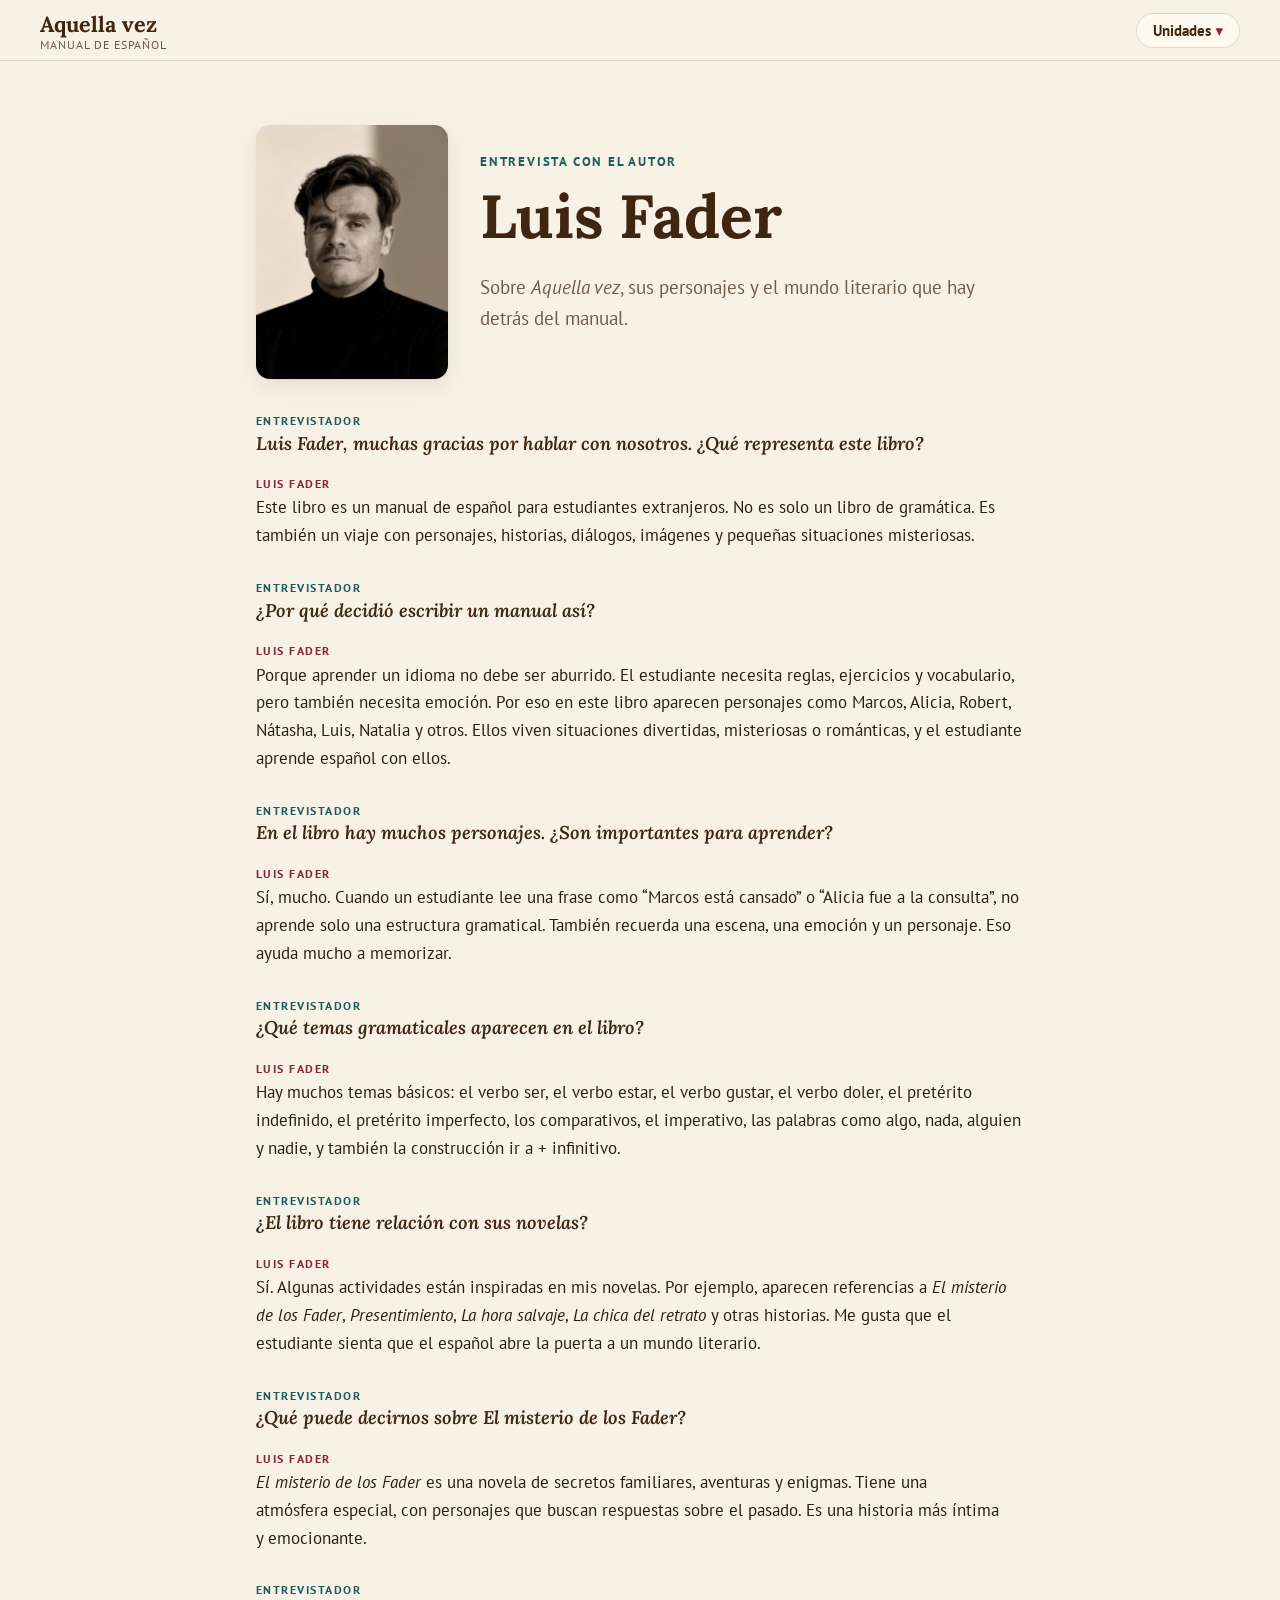
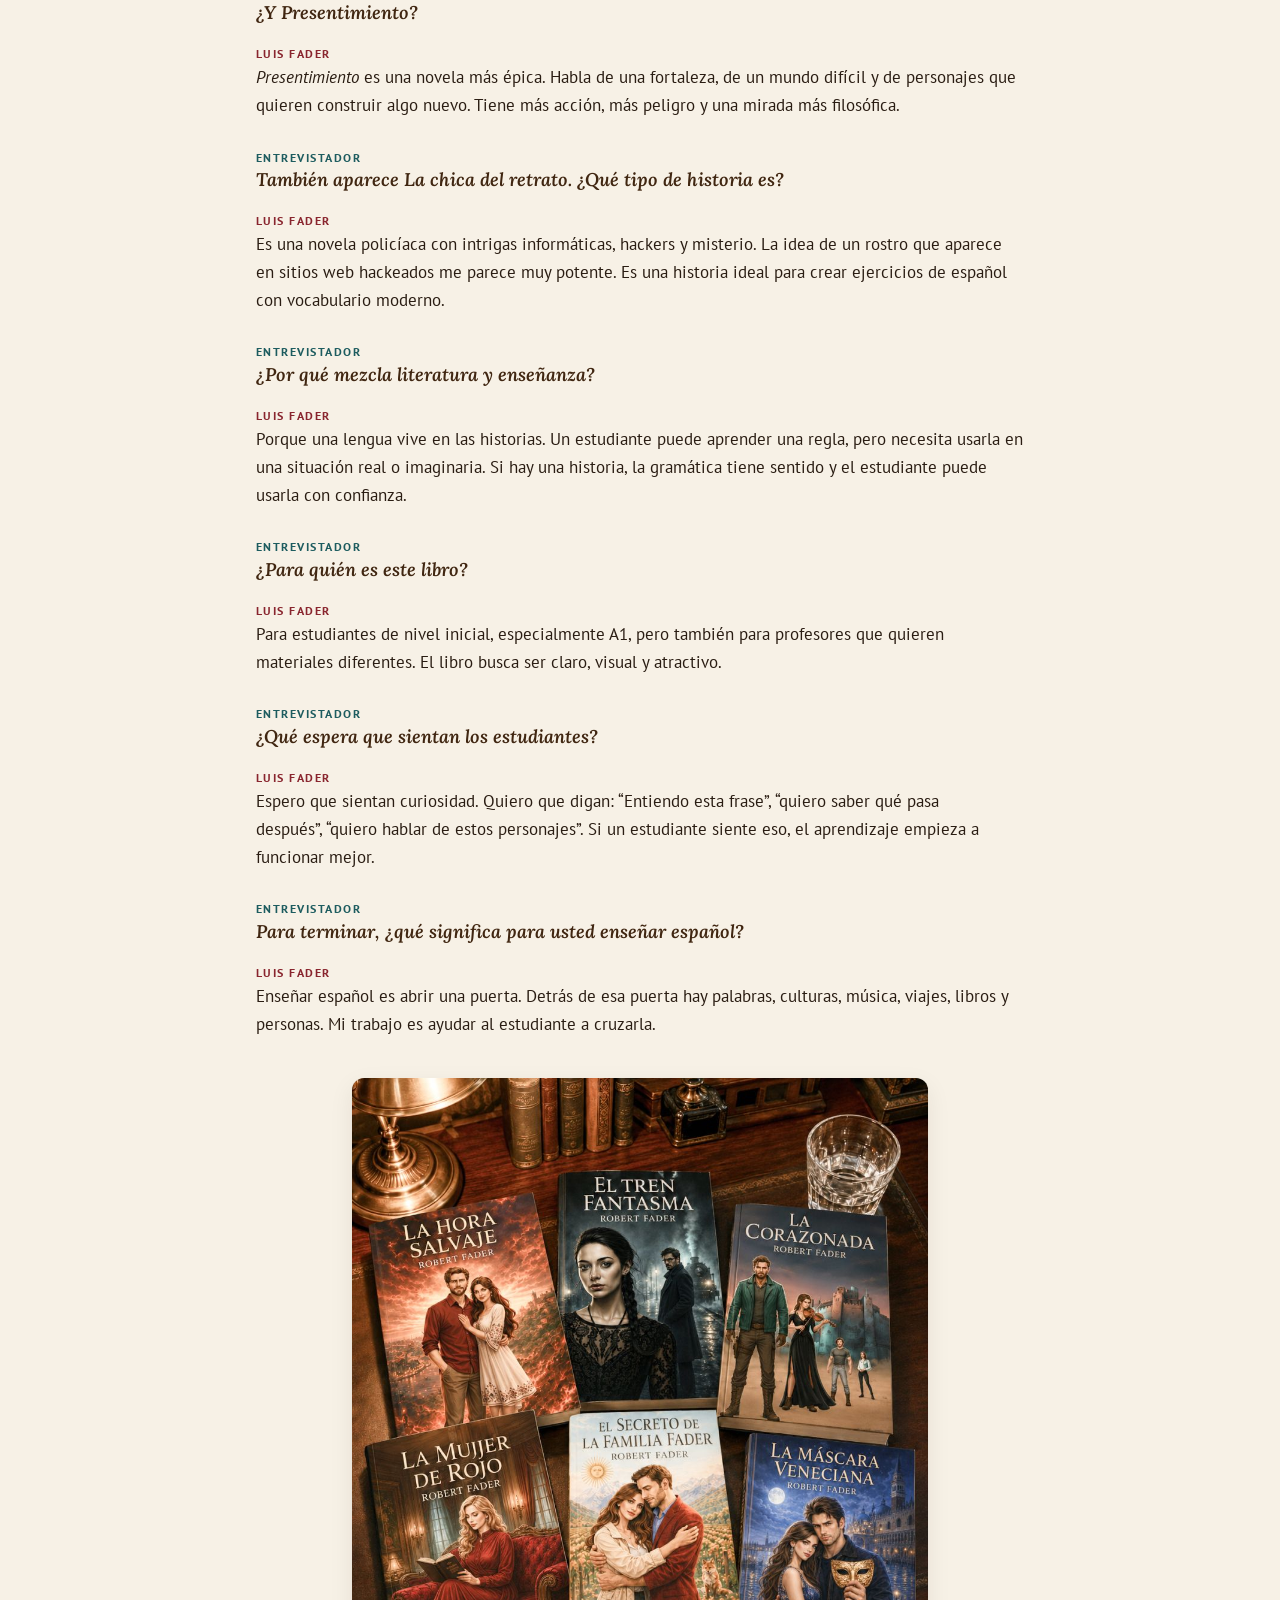
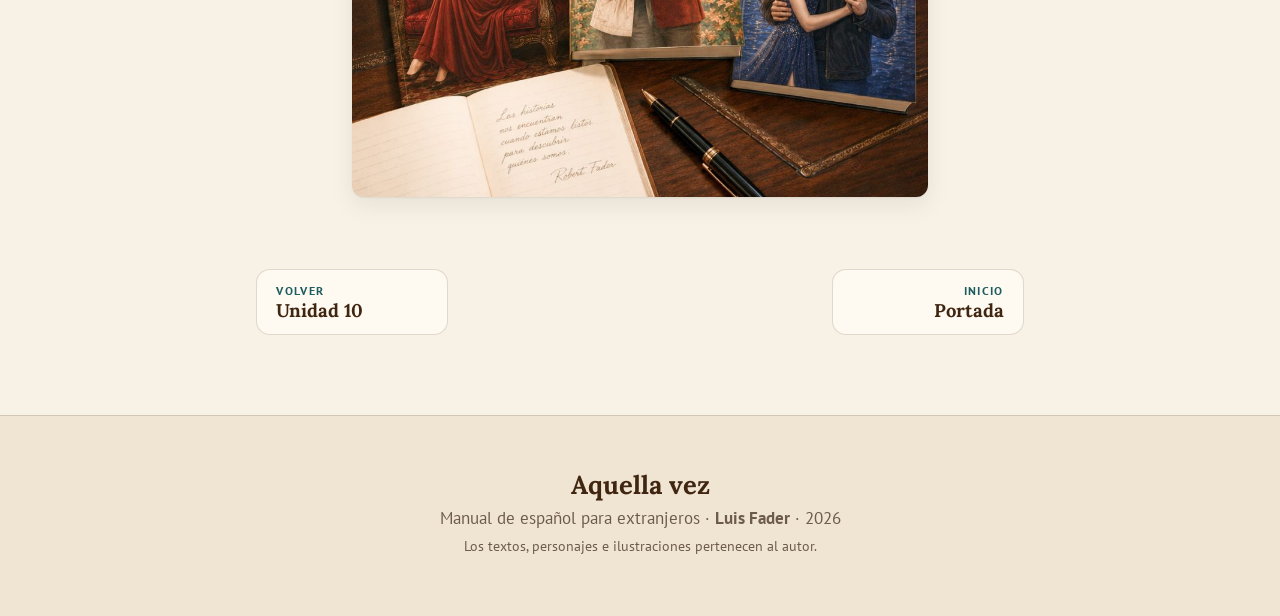
==== entrevista.html @ 9524ca42 "Sitio web del manual Aquella vez Portada, prólogo, 10 unidades con sus secciones, ejercicios interac" ====
<!doctype html>
<html lang="es">
<head>
<meta charset="utf-8">
<meta name="viewport" content="width=device-width, initial-scale=1">
<title>Entrevista con Luis Fader · Aquella vez</title>
<meta name="description" content="Entrevista con Luis Fader, autor del manual de español Aquella vez.">
<link rel="icon" href="img/favicon.png">
<link rel="preconnect" href="https://fonts.googleapis.com">
<link rel="preconnect" href="https://fonts.gstatic.com" crossorigin>
<link href="https://fonts.googleapis.com/css2?family=Lora:ital,wght@0,500;0,600;0,700;1,500&family=PT+Sans:ital,wght@0,400;0,700;1,400&display=swap" rel="stylesheet">
<link rel="stylesheet" href="assets/style.css">
<meta property="og:title" content="Entrevista con Luis Fader · Aquella vez">
<meta property="og:description" content="Entrevista con Luis Fader, autor del manual de español Aquella vez.">
<meta property="og:image" content="img/651-12.jpg">
</head>
<body class="interview">
<a class="skip" href="#main">Saltar al contenido</a>
<header class="topbar">
  <a class="brand" href="index.html"><span class="brand-mark">Aquella vez</span><span class="brand-sub">Manual de español</span></a>
  <button class="menu-btn" type="button" aria-expanded="false" aria-controls="menu">Unidades</button>
  <nav id="menu" class="menu" aria-label="Unidades">
    <ol><li><a href="unidad-1.html"><b>1</b><span>Saludos, profesiones y números</span></a></li><li><a href="unidad-2.html"><b>2</b><span>La familia, la casa y la hora</span></a></li><li><a href="unidad-3.html"><b>3</b><span>La rutina diaria</span></a></li><li><a href="unidad-4.html"><b>4</b><span>La ciudad y la casa</span></a></li><li><a href="unidad-5.html"><b>5</b><span>Gustos y comida</span></a></li><li><a href="unidad-6.html"><b>6</b><span>Acciones en curso y descripciones</span></a></li><li><a href="unidad-7.html"><b>7</b><span>El pasado: ¿qué hiciste?</span></a></li><li><a href="unidad-8.html"><b>8</b><span>Recuerdos, salud y planes</span></a></li><li><a href="unidad-9.html"><b>9</b><span>Órdenes, comparaciones y misterios</span></a></li><li><a href="unidad-10.html"><b>10</b><span>Biografías, estados y despedida</span></a></li></ol>
    <a class="menu-extra" href="entrevista.html">Entrevista con el autor</a>
  </nav>
</header>
<main id="main" class="interview-main">
<header class="iv-head">
  <figure><img src="img/639-800.jpg" width="833" height="1100" alt="Retrato de Luis Fader"></figure>
  <div><p class="eyebrow">Entrevista con el autor</p><h1>Luis Fader</h1><p class="lede">Sobre <em>Aquella vez</em>, sus personajes y el mundo literario que hay detrás del manual.</p></div>
</header>
<article class="iv"><p class="q"><span class="who">Entrevistador</span>Luis Fader, muchas gracias por hablar con nosotros. ¿Qué representa este libro?</p><p class="a"><span class="who">Luis Fader</span>Este libro es un manual de español para estudiantes extranjeros. No es solo un libro de gramática. Es también un viaje con personajes, historias, diálogos, imágenes y pequeñas situaciones misteriosas.</p><p class="q"><span class="who">Entrevistador</span>¿Por qué decidió escribir un manual así?</p><p class="a"><span class="who">Luis Fader</span>Porque aprender un idioma no debe ser aburrido. El estudiante necesita reglas, ejercicios y vocabulario, pero también necesita emoción. Por eso en este libro aparecen personajes como Marcos, Alicia, Robert, Nátasha, Luis, Natalia y otros. Ellos viven situaciones divertidas, misteriosas o románticas, y el estudiante aprende español con ellos.</p><p class="q"><span class="who">Entrevistador</span>En el libro hay muchos personajes. ¿Son importantes para aprender?</p><p class="a"><span class="who">Luis Fader</span>Sí, mucho. Cuando un estudiante lee una frase como “Marcos está cansado” o “Alicia fue a la consulta”, no aprende solo una estructura gramatical. También recuerda una escena, una emoción y un personaje. Eso ayuda mucho a memorizar.</p><p class="q"><span class="who">Entrevistador</span>¿Qué temas gramaticales aparecen en el libro?</p><p class="a"><span class="who">Luis Fader</span>Hay muchos temas básicos: el verbo ser, el verbo estar, el verbo gustar, el verbo doler, el pretérito indefinido, el pretérito imperfecto, los comparativos, el imperativo, las palabras como algo, nada, alguien y nadie, y también la construcción ir a + infinitivo.</p><p class="q"><span class="who">Entrevistador</span>¿El libro tiene relación con sus novelas?</p><p class="a"><span class="who">Luis Fader</span>Sí. Algunas actividades están inspiradas en mis novelas. Por ejemplo, aparecen referencias a <em>El misterio de los Fader</em>, <em>Presentimiento</em>, <em>La hora salvaje</em>, <em>La chica del retrato</em> y otras historias. Me gusta que el estudiante sienta que el español abre la puerta a un mundo literario.</p><p class="q"><span class="who">Entrevistador</span>¿Qué puede decirnos sobre <em>El misterio de los Fader</em>?</p><p class="a"><span class="who">Luis Fader</span><em>El misterio de los Fader</em> es una novela de secretos familiares, aventuras y enigmas. Tiene una atmósfera especial, con personajes que buscan respuestas sobre el pasado. Es una historia más íntima y emocionante.</p><p class="q"><span class="who">Entrevistador</span>¿Y <em>Presentimiento</em>?</p><p class="a"><span class="who">Luis Fader</span><em>Presentimiento</em> es una novela más épica. Habla de una fortaleza, de un mundo difícil y de personajes que quieren construir algo nuevo. Tiene más acción, más peligro y una mirada más filosófica.</p><p class="q"><span class="who">Entrevistador</span>También aparece <em>La chica del retrato</em>. ¿Qué tipo de historia es?</p><p class="a"><span class="who">Luis Fader</span>Es una novela policíaca con intrigas informáticas, hackers y misterio. La idea de un rostro que aparece en sitios web hackeados me parece muy potente. Es una historia ideal para crear ejercicios de español con vocabulario moderno.</p><p class="q"><span class="who">Entrevistador</span>¿Por qué mezcla literatura y enseñanza?</p><p class="a"><span class="who">Luis Fader</span>Porque una lengua vive en las historias. Un estudiante puede aprender una regla, pero necesita usarla en una situación real o imaginaria. Si hay una historia, la gramática tiene sentido y el estudiante puede usarla con confianza.</p><p class="q"><span class="who">Entrevistador</span>¿Para quién es este libro?</p><p class="a"><span class="who">Luis Fader</span>Para estudiantes de nivel inicial, especialmente A1, pero también para profesores que quieren materiales diferentes. El libro busca ser claro, visual y atractivo.</p><p class="q"><span class="who">Entrevistador</span>¿Qué espera que sientan los estudiantes?</p><p class="a"><span class="who">Luis Fader</span>Espero que sientan curiosidad. Quiero que digan: “Entiendo esta frase”, “quiero saber qué pasa después”, “quiero hablar de estos personajes”. Si un estudiante siente eso, el aprendizaje empieza a funcionar mejor.</p><p class="q"><span class="who">Entrevistador</span>Para terminar, ¿qué significa para usted enseñar español?</p><p class="a"><span class="who">Luis Fader</span>Enseñar español es abrir una puerta. Detrás de esa puerta hay palabras, culturas, música, viajes, libros y personas. Mi trabajo es ayudar al estudiante a cruzarla.</p></article>
<figure class="fig wide iv-books"><img src="img/639-804.jpg" width="961" height="1200" loading="lazy" alt="Novelas de Robert Fader" data-zoom></figure>
<nav class="prevnext"><a class="pn prev" href="unidad-10.html"><small>Volver</small>Unidad 10</a><a class="pn next" href="index.html"><small>Inicio</small>Portada</a></nav>
</main>
<footer class="foot">
  <p class="foot-brand">Aquella vez</p>
  <p>Manual de español para extranjeros · <strong>Luis Fader</strong> · 2026</p>
  <p class="foot-small">Los textos, personajes e ilustraciones pertenecen al autor.</p>
</footer>
<div class="lightbox" hidden><button type="button" class="lb-close" aria-label="Cerrar">×</button><img alt=""></div>
<script src="assets/site.js"></script>
</body>
</html>
---- assets/style.css ----
/* Aquella vez — hoja de estilos */
:root {
  --paper: #f7f1e6;
  --paper-2: #efe5d2;
  --card: #fffaf1;
  --ink: #2a1d13;
  --brown: #402611;
  --wine: #89252e;
  --wine-soft: #f3dcd8;
  --teal: #1d5c5f;
  --teal-soft: #dcebe8;
  --muted: #6e5c4a;
  --line: rgba(64, 38, 17, 0.16);
  --shadow: 0 1px 2px rgba(42, 29, 19, .06), 0 8px 24px rgba(42, 29, 19, .08);
  --serif: "Lora", Georgia, "Times New Roman", serif;
  --sans: "PT Sans", "Segoe UI", system-ui, sans-serif;
  --radius: 14px;
  --measure: 46rem;
  color-scheme: light;
}
@media (prefers-color-scheme: dark) {
  :root:not([data-theme="light"]) {
    --paper: #17120e; --paper-2: #211a14; --card: #231b15; --ink: #f1e7d8; --brown: #e9cfa8;
    --wine: #e48b8f; --wine-soft: #3a2222; --teal: #8fcfc8; --teal-soft: #1b2e2d; --muted: #bba68e;
    --line: rgba(241, 231, 216, .14); --shadow: 0 1px 2px rgba(0,0,0,.3), 0 8px 24px rgba(0,0,0,.3);
    color-scheme: dark;
  }
}
:root[data-theme="dark"] {
  --paper: #17120e; --paper-2: #211a14; --card: #231b15; --ink: #f1e7d8; --brown: #e9cfa8;
  --wine: #e48b8f; --wine-soft: #3a2222; --teal: #8fcfc8; --teal-soft: #1b2e2d; --muted: #bba68e;
  --line: rgba(241, 231, 216, .14); color-scheme: dark;
}

*, *::before, *::after { box-sizing: border-box; }
html { scroll-behavior: smooth; scroll-padding-top: 7.5rem; -webkit-text-size-adjust: 100%; }
body { margin: 0; background: var(--paper); color: var(--ink); font: 400 1.075rem/1.62 var(--sans); }
img { max-width: 100%; height: auto; display: block; }
a { color: var(--wine); text-underline-offset: .18em; }
h1, h2, h3, h4 { font-family: var(--serif); color: var(--brown); line-height: 1.15; text-wrap: balance; }
p { text-wrap: pretty; }
strong { font-weight: 700; }
.skip { position: absolute; left: -999px; top: .5rem; background: var(--card); padding: .5rem 1rem; z-index: 99; }
.skip:focus { left: 1rem; }
:focus-visible { outline: 3px solid var(--teal); outline-offset: 2px; border-radius: 4px; }

/* ---------- barra superior */
.topbar {
  position: sticky; top: 0; z-index: 40; display: flex; align-items: center; gap: 1rem;
  padding: .6rem clamp(1rem, 4vw, 2.5rem); background: color-mix(in srgb, var(--paper) 88%, transparent);
  backdrop-filter: blur(10px); border-bottom: 1px solid var(--line);
}
.brand { display: flex; flex-direction: column; text-decoration: none; margin-right: auto; line-height: 1.1; }
.brand-mark { font: 700 1.35rem var(--serif); color: var(--brown); }
.brand-sub { font-size: .75rem; letter-spacing: .08em; text-transform: uppercase; color: var(--muted); }
.menu-btn {
  font: 700 .95rem var(--sans); color: var(--brown); background: var(--card); border: 1px solid var(--line);
  border-radius: 999px; padding: .45rem 1rem; cursor: pointer;
}
.menu-btn::after { content: " ▾"; color: var(--wine); }
.menu {
  position: absolute; right: clamp(1rem, 4vw, 2.5rem); top: calc(100% + .4rem); width: min(26rem, calc(100vw - 2rem));
  background: var(--card); border: 1px solid var(--line); border-radius: var(--radius); box-shadow: var(--shadow);
  padding: .5rem; display: none; max-height: calc(100vh - 6rem); overflow: auto;
}
.menu.open { display: block; }
.menu ol { list-style: none; margin: 0; padding: 0; }
.menu li a, .menu-extra {
  display: flex; gap: .8rem; align-items: baseline; padding: .55rem .7rem; border-radius: 10px;
  text-decoration: none; color: var(--ink);
}
.menu li a b { font: 700 1.05rem var(--serif); color: var(--wine); min-width: 1.6rem; }
.menu li a:hover, .menu-extra:hover, .menu a[aria-current] { background: var(--paper-2); }
.menu-extra { border-top: 1px solid var(--line); margin-top: .3rem; padding-top: .7rem; font-weight: 700; color: var(--teal); }

/* ---------- portada */
.hero {
  display: grid; grid-template-columns: 1.1fr .9fr; gap: clamp(1.5rem, 5vw, 4rem); align-items: center;
  padding: clamp(2rem, 6vw, 5rem) clamp(1rem, 6vw, 5rem); max-width: 78rem; margin: 0 auto;
}
.eyebrow { font-size: .8rem; letter-spacing: .14em; text-transform: uppercase; color: var(--teal); font-weight: 700; margin: 0 0 .6rem; }
.hero h1 { font-size: clamp(3.2rem, 9vw, 6.5rem); margin: 0; letter-spacing: -.01em; }
.author { font: italic 600 clamp(1.3rem, 3vw, 1.8rem) var(--serif); color: var(--wine); margin: .3rem 0 1.2rem; }
.lede { font-size: 1.2rem; color: var(--muted); max-width: 32rem; }
.cta { display: flex; flex-wrap: wrap; gap: .7rem; margin-top: 1.6rem; }
.btn {
  display: inline-block; background: var(--wine); color: #fff; text-decoration: none; font-weight: 700;
  padding: .75rem 1.3rem; border-radius: 999px; border: 2px solid var(--wine);
}
.btn.ghost { background: transparent; color: var(--wine); }
.btn:hover { filter: brightness(1.08); }
.hero-cover img, .unit-cover img { border-radius: 10px; box-shadow: 0 30px 60px -20px rgba(42,29,19,.45); }
.hero-cover { margin: 0; justify-self: center; max-width: 26rem; transform: rotate(1.2deg); }

section.prologo, section.como, section.unidades, section.personajes, section.autor {
  max-width: 72rem; margin: 0 auto; padding: clamp(2rem, 5vw, 4rem) clamp(1rem, 5vw, 3rem);
}
.prologo { display: grid; grid-template-columns: .9fr 1.1fr; gap: clamp(1.5rem, 4vw, 3.5rem); align-items: start; }
.prologo h2, .unidades h2, .personajes h2, .como h2 { font-size: clamp(1.9rem, 4vw, 2.6rem); margin: 0 0 1rem; }
.prologo p { max-width: var(--measure); }
.prologo .fig { margin: 0; }
.firma { font: italic 600 1.25rem var(--serif); color: var(--wine); text-align: right; }
.firma span { font-size: .95rem; color: var(--muted); font-style: normal; }

.como { border-top: 1px solid var(--line); border-bottom: 1px solid var(--line); }
.como-list { list-style: none; padding: 0; margin: 0; display: grid; grid-template-columns: repeat(4, 1fr); gap: 1rem; }
.como-list li { background: var(--card); border: 1px solid var(--line); border-radius: var(--radius); padding: 1rem 1.1rem; }
.como-list b { display: block; font: 700 1.5rem var(--serif); color: var(--wine); margin-bottom: .3rem; }
.como-note { color: var(--muted); margin: 1.2rem 0 0; }

.ucards { list-style: none; padding: 0; margin: 0; display: grid; grid-template-columns: repeat(auto-fill, minmax(15.5rem, 1fr)); gap: 1.2rem; }
.ucard a {
  display: flex; flex-direction: column; height: 100%; text-decoration: none; color: var(--ink);
  background: var(--card); border: 1px solid var(--line); border-radius: var(--radius); overflow: hidden;
  box-shadow: var(--shadow); transition: transform .2s ease, box-shadow .2s ease;
}
.ucard a:hover { transform: translateY(-3px); box-shadow: 0 14px 34px rgba(42,29,19,.16); }
.ucard img { aspect-ratio: 4 / 3; object-fit: cover; object-position: center 22%; width: 100%; }
.ucard-body { padding: 1rem 1.1rem 1.2rem; display: flex; flex-direction: column; gap: .2rem; }
.ucard-n { font-size: .78rem; letter-spacing: .12em; text-transform: uppercase; color: var(--teal); font-weight: 700; }
.ucard-t { font: 700 1.2rem/1.25 var(--serif); color: var(--brown); }
.ucard ol { list-style: none; padding: 0; margin: .5rem 0 0; font-size: .9rem; color: var(--muted); }

.personajes { display: grid; grid-template-columns: .8fr 1.2fr; gap: clamp(1.5rem, 4vw, 3rem); align-items: center; }
.personajes .fig { margin: 0; }
.autor { display: grid; grid-template-columns: 1fr 1fr; gap: 1.2rem; }
.autor-card {
  display: grid; grid-template-columns: 7.5rem 1fr; gap: 1.1rem; align-items: center; text-decoration: none; color: var(--ink);
  background: var(--card); border: 1px solid var(--line); border-radius: var(--radius); padding: .8rem; box-shadow: var(--shadow);
}
.autor-card img { width: 7.5rem; height: 7.5rem; object-fit: cover; object-position: top; border-radius: 10px; }
.autor-card small { display: block; color: var(--teal); text-transform: uppercase; letter-spacing: .12em; font-weight: 700; font-size: .75rem; }
.autor-card b { display: block; font: 700 1.25rem var(--serif); color: var(--brown); }
.autor-card span span { color: var(--muted); font-size: .95rem; }

/* ---------- unidad */
.unit-hero {
  display: grid; grid-template-columns: 1.15fr .85fr; gap: clamp(1.5rem, 5vw, 4rem); align-items: center;
  max-width: 76rem; margin: 0 auto; padding: clamp(1.8rem, 5vw, 4rem) clamp(1rem, 5vw, 3rem);
}
.unit-hero h1 { font-size: clamp(3rem, 9vw, 6rem); margin: 0; }
.unit-hero h1 span { display: block; font-size: .32em; letter-spacing: .2em; text-transform: uppercase; color: var(--wine); }
.tema { font: italic 500 clamp(1.25rem, 3vw, 1.6rem) var(--serif); color: var(--muted); margin: .4rem 0 1.4rem; }
.toc { list-style: none; padding: 0; margin: 0; display: grid; gap: .35rem; }
.toc a { display: flex; gap: .7rem; align-items: baseline; text-decoration: none; color: var(--ink); padding: .35rem 0; border-bottom: 1px dashed var(--line); }
.toc a b { font: 700 1.1rem var(--serif); color: var(--wine); min-width: 1.4rem; }
.toc a:hover { color: var(--wine); }
.unit-cover { margin: 0; justify-self: center; max-width: 22rem; }

.sec-nav {
  position: sticky; top: 3.55rem; z-index: 30; background: color-mix(in srgb, var(--paper) 92%, transparent);
  backdrop-filter: blur(8px); border-bottom: 1px solid var(--line); border-top: 1px solid var(--line);
}
.sec-nav ol { list-style: none; margin: 0 auto; padding: .45rem clamp(1rem, 4vw, 2.5rem); display: flex; gap: .4rem; overflow-x: auto; max-width: 76rem; scrollbar-width: thin; }
.sec-nav a {
  display: block; white-space: nowrap; text-decoration: none; color: var(--ink); font-size: .92rem;
  padding: .35rem .8rem; border-radius: 999px; border: 1px solid transparent;
}
.sec-nav a b { color: var(--wine); font-family: var(--serif); margin-right: .2rem; }
.sec-nav a.active, .sec-nav a:hover { background: var(--card); border-color: var(--line); }

.unit-body { max-width: 62rem; margin: 0 auto; padding: 0 clamp(1rem, 4vw, 2rem) 3rem; }
.unit-sec { padding: clamp(2.2rem, 5vw, 3.5rem) 0 1rem; border-bottom: 1px solid var(--line); }
.sec-head { display: flex; align-items: center; gap: 1rem; margin-bottom: 1.3rem; }
.sec-letter {
  flex: none; display: grid; place-items: center; width: 3.1rem; height: 3.1rem; border-radius: 50%;
  background: var(--wine); color: #fff; font: 700 1.5rem var(--serif);
}
.sec-head h2 { margin: 0; font-size: clamp(1.7rem, 4.5vw, 2.5rem); }
.prose { display: flow-root; }
.prose > p, .prose > ul, .exercise > p, .box > p { max-width: var(--measure); }
.prose h3 { font-size: 1.45rem; margin: 2rem 0 .7rem; clear: both; }
.prose h3:first-child { margin-top: 0; }

/* figuras */
.fig { margin: 1.2rem 0; }
.fig img { border-radius: 12px; box-shadow: var(--shadow); cursor: zoom-in; background: var(--paper-2); }
.fig figcaption { font-size: .9rem; color: var(--muted); margin-top: .4rem; }
.fig.wide { clear: both; }
.fig.wide img { margin: 0 auto; }
.fig.land img, .fig.port img { margin: 0 auto; }
.fig.port { max-width: 22rem; margin-left: auto; margin-right: auto; }
.fig.land { max-width: 38rem; margin-left: auto; margin-right: auto; }
.fig.comic { clear: both; max-width: 54rem; margin: 0 auto; }
.fig.comic img { border-radius: 6px; }
@media (min-width: 900px) {
  .prose > .fig.port.float { float: right; width: 30%; max-width: 19rem; margin: .3rem 0 1rem 1.8rem; }
}
.prose > h3, .prose > .exercise, .prose > .box, .prose > .tip, .prose > .cols, .prose > .gallery { clear: both; }
.col .fig, .gallery .fig, .tip .fig, .bubble .fig { float: none !important; width: auto !important; max-width: 100%; margin: .6rem auto; }
.gallery { display: grid; grid-template-columns: repeat(auto-fit, minmax(13rem, 1fr)); gap: 1rem; clear: both; margin: 1.2rem 0; }
.gallery .fig { margin: 0; }

/* diálogo */
.dialog {
  display: flow-root; background: var(--card); border: 1px solid var(--line); border-radius: var(--radius);
  padding: 1rem 1.2rem; margin: 1rem 0 1.4rem; box-shadow: var(--shadow);
}
.dialog .line { margin: 0; padding: .32rem 0; display: grid; grid-template-columns: minmax(5.5rem, max-content) 1fr; gap: .8rem; border-bottom: 1px dotted var(--line); }
.dialog .line:last-child { border-bottom: 0; }
.dialog .who { font-weight: 700; color: var(--wine); font-size: .95rem; }
.dialog .who::after { content: ":"; }

/* ejercicios */
.exercise {
  display: flow-root; background: var(--teal-soft); border-radius: var(--radius); padding: 1.1rem 1.3rem 1.2rem;
  margin: 1.4rem 0; border-left: 5px solid var(--teal);
}
.exercise h4 { margin: 0 0 .8rem; font-size: 1.15rem; color: var(--teal); }
.exercise h4 .tag { display: block; font: 700 .7rem var(--sans); letter-spacing: .14em; text-transform: uppercase; color: var(--muted); margin-bottom: .15rem; }
.exercise h3 { margin-top: 1rem; }
.exercise .dialog, .exercise .box { background: var(--card); }
.box {
  display: flow-root; background: var(--card); border: 1px solid var(--line); border-top: 4px solid var(--wine);
  border-radius: var(--radius); padding: 1.1rem 1.3rem; margin: 1.4rem 0; box-shadow: var(--shadow);
}
.box h4 { margin: 0 0 .7rem; font-size: 1.2rem; color: var(--wine); }
.box .box { box-shadow: none; }
.tip {
  display: flow-root; background: var(--wine-soft); border-radius: var(--radius); padding: 1rem 1.2rem; margin: 1.3rem 0;
  border-left: 5px solid var(--wine);
}
.tip p { margin: .3rem 0; }
.bubble {
  position: relative; background: var(--card); border: 2px solid var(--brown); border-radius: 22px; padding: .9rem 1.2rem;
  margin: 1rem 0 1.4rem; max-width: 32rem; font-family: var(--serif); font-size: 1.1rem;
}
.bubble p { margin: .2rem 0; }
.ref {
  display: inline-flex; gap: .4rem; align-items: center; font-size: .92rem; color: var(--wine); text-decoration: none;
  background: var(--wine-soft); padding: .3rem .8rem; border-radius: 999px; margin: 0 0 1rem; font-style: italic;
}
.ref:hover { text-decoration: underline; }
.prose > .ref { clear: none; }

/* listas interactivas */
input.blank {
  font: inherit; color: var(--wine); font-weight: 700; width: var(--w, 8ch); max-width: 100%;
  background: transparent; border: 0; border-bottom: 2px dotted var(--muted); padding: 0 .2rem; margin: 0 .1rem;
}
input.blank:focus { outline: none; border-bottom-color: var(--teal); background: color-mix(in srgb, var(--teal) 8%, transparent); }
.questions { padding-left: 1.4rem; margin: .4rem 0; }
.questions li { margin: .45rem 0; }
.questions .qt { display: block; }
.questions input.answer { width: 100%; max-width: 34rem; --w: 100%; display: block; margin-top: .15rem; }
.vf { list-style: none; padding: 0; margin: .4rem 0; counter-reset: vf; }
.vf li {
  counter-increment: vf; display: flex; align-items: center; justify-content: space-between; gap: 1rem;
  padding: .45rem 0; border-bottom: 1px dotted var(--line);
}
.vf li > span:first-child::before { content: counter(vf) ". "; color: var(--muted); font-weight: 700; }
.vf.choice li { flex-wrap: wrap; }
.vf.choice .lead { font-weight: 700; }
.toggle { display: inline-flex; gap: .35rem; flex: none; flex-wrap: wrap; }
.toggle button {
  font: 700 .95rem var(--sans); min-width: 2.4rem; min-height: 2.4rem; padding: .2rem .7rem; border-radius: 999px;
  border: 2px solid var(--line); background: var(--card); color: var(--ink); cursor: pointer;
}
.toggle.multi button { font-weight: 400; }
.toggle button[aria-pressed="true"] { background: var(--teal); border-color: var(--teal); color: #fff; }
.toggle button[data-v="F"][aria-pressed="true"] { background: var(--wine); border-color: var(--wine); }
.words { list-style: none; padding: 0; margin: .6rem 0; display: flex; flex-wrap: wrap; gap: .45rem; }
.words li { background: var(--card); border: 1px solid var(--line); border-radius: 999px; padding: .25rem .8rem; font-size: .97rem; }
.alphabet { display: flex; flex-wrap: wrap; gap: .3rem; margin: .5rem 0 1.2rem; }
.alphabet span {
  display: grid; place-items: center; width: 2.3rem; height: 2.6rem; background: var(--card); border: 1px solid var(--line);
  border-radius: 8px; font: 700 1.3rem var(--serif); color: var(--brown);
}
.alphabet span:nth-child(15) { background: var(--wine); color: #fff; }
.cols { display: grid; grid-template-columns: 1fr 1fr; gap: 1.2rem 1.6rem; clear: both; margin: 1rem 0; }
.cols .box, .cols .exercise { margin: 0 0 1.2rem; }
.col > *:first-child { margin-top: 0; }
.table-wrap { overflow-x: auto; margin: .8rem 0; }
table { border-collapse: collapse; width: 100%; font-size: .97rem; background: var(--card); border-radius: 10px; overflow: hidden; }
th { text-align: left; background: var(--brown); color: var(--paper); font-weight: 700; padding: .5rem .7rem; }
td { padding: .45rem .7rem; border-top: 1px solid var(--line); }
tbody tr:nth-child(even) td { background: color-mix(in srgb, var(--paper-2) 55%, transparent); }
.glossary { margin: 1rem 0; display: grid; gap: .7rem; }
.glossary div { background: var(--card); border: 1px solid var(--line); border-radius: 12px; padding: .8rem 1rem; }
.glossary dt { font: 700 1.1rem var(--serif); color: var(--wine); }
.glossary dd { margin: .2rem 0 0; }
.glossary .ex { display: block; font-style: italic; color: var(--muted); margin-top: .2rem; }

.tools { text-align: center; padding: 2rem 0 0; }
.clear-answers { font: inherit; font-size: .9rem; color: var(--muted); background: none; border: 1px solid var(--line); border-radius: 999px; padding: .4rem 1rem; cursor: pointer; }
.prevnext { display: flex; justify-content: space-between; gap: 1rem; padding: 2rem 0 1rem; }
.pn {
  display: flex; flex-direction: column; text-decoration: none; background: var(--card); border: 1px solid var(--line);
  border-radius: var(--radius); padding: .8rem 1.2rem; font: 700 1.15rem var(--serif); color: var(--brown); min-width: 12rem;
}
.pn small { font: 700 .72rem var(--sans); letter-spacing: .12em; text-transform: uppercase; color: var(--teal); }
.pn.next { text-align: right; margin-left: auto; }
.pn:hover { border-color: var(--wine); }

/* entrevista */
.interview-main { max-width: 52rem; margin: 0 auto; padding: clamp(2rem, 5vw, 4rem) clamp(1rem, 4vw, 2rem); }
.iv-head { display: grid; grid-template-columns: 12rem 1fr; gap: 2rem; align-items: center; margin-bottom: 2rem; }
.iv-head figure { margin: 0; }
.iv-head img { border-radius: 14px; box-shadow: var(--shadow); }
.iv-head h1 { font-size: clamp(2.5rem, 6vw, 3.8rem); margin: 0 0 .5rem; }
.iv p { margin: 0 0 1rem; }
.iv .who { display: block; font-size: .78rem; letter-spacing: .12em; text-transform: uppercase; font-weight: 700; }
.iv .q { font: italic 600 1.15rem/1.5 var(--serif); color: var(--brown); margin-top: 1.8rem; }
.iv .q .who { color: var(--teal); font-family: var(--sans); font-style: normal; }
.iv .a .who { color: var(--wine); }
.iv-books { max-width: 36rem; margin: 2.5rem auto; }

/* pie */
.foot { text-align: center; padding: 3rem 1rem 3.5rem; border-top: 1px solid var(--line); color: var(--muted); background: var(--paper-2); }
.foot p { margin: .2rem 0; }
.foot-brand { font: 700 1.6rem var(--serif); color: var(--brown); }
.foot-small { font-size: .85rem; }

/* visor */
.lightbox { position: fixed; inset: 0; z-index: 100; background: rgba(15, 10, 6, .92); display: grid; place-items: center; padding: 1rem; }
.lightbox[hidden] { display: none; }
.lightbox img { max-width: 100%; max-height: 100%; width: auto; height: auto; object-fit: contain; border-radius: 6px; }
.lb-close { position: absolute; top: .6rem; right: .8rem; font-size: 2.2rem; line-height: 1; color: #fff; background: none; border: 0; cursor: pointer; width: 3rem; height: 3rem; }

/* ---------- responsive */
@media (max-width: 860px) {
  .hero, .unit-hero, .prologo, .personajes { grid-template-columns: 1fr; }
  .hero-cover, .unit-cover { max-width: 17rem; order: -1; transform: none; }
  .como-list { grid-template-columns: 1fr 1fr; }
  .autor { grid-template-columns: 1fr; }
  .cols { grid-template-columns: 1fr; gap: 0; }
}
@media (max-width: 560px) {
  body { font-size: 1.02rem; }
  .brand-sub { display: none; }
  .como-list { grid-template-columns: 1fr; }
  .dialog { padding: .8rem .9rem; }
  .dialog .line { grid-template-columns: 1fr; gap: 0; }
  .exercise, .box, .tip { padding: 1rem; }
  .vf li { flex-direction: column; align-items: flex-start; gap: .4rem; }
  .prevnext { flex-direction: column; }
  .pn, .pn.next { margin: 0; min-width: 0; }
  .iv-head { grid-template-columns: 1fr; }
  .iv-head figure { max-width: 12rem; }
  .autor-card { grid-template-columns: 5.5rem 1fr; }
  .autor-card img { width: 5.5rem; height: 5.5rem; }
  .sec-nav { top: 3.3rem; }
}
@media (prefers-reduced-motion: reduce) {
  html { scroll-behavior: auto; }
  .ucard a { transition: none; }
}
@media print {
  .topbar, .sec-nav, .tools, .prevnext, .lightbox { display: none !important; }
  body { background: #fff; }
}
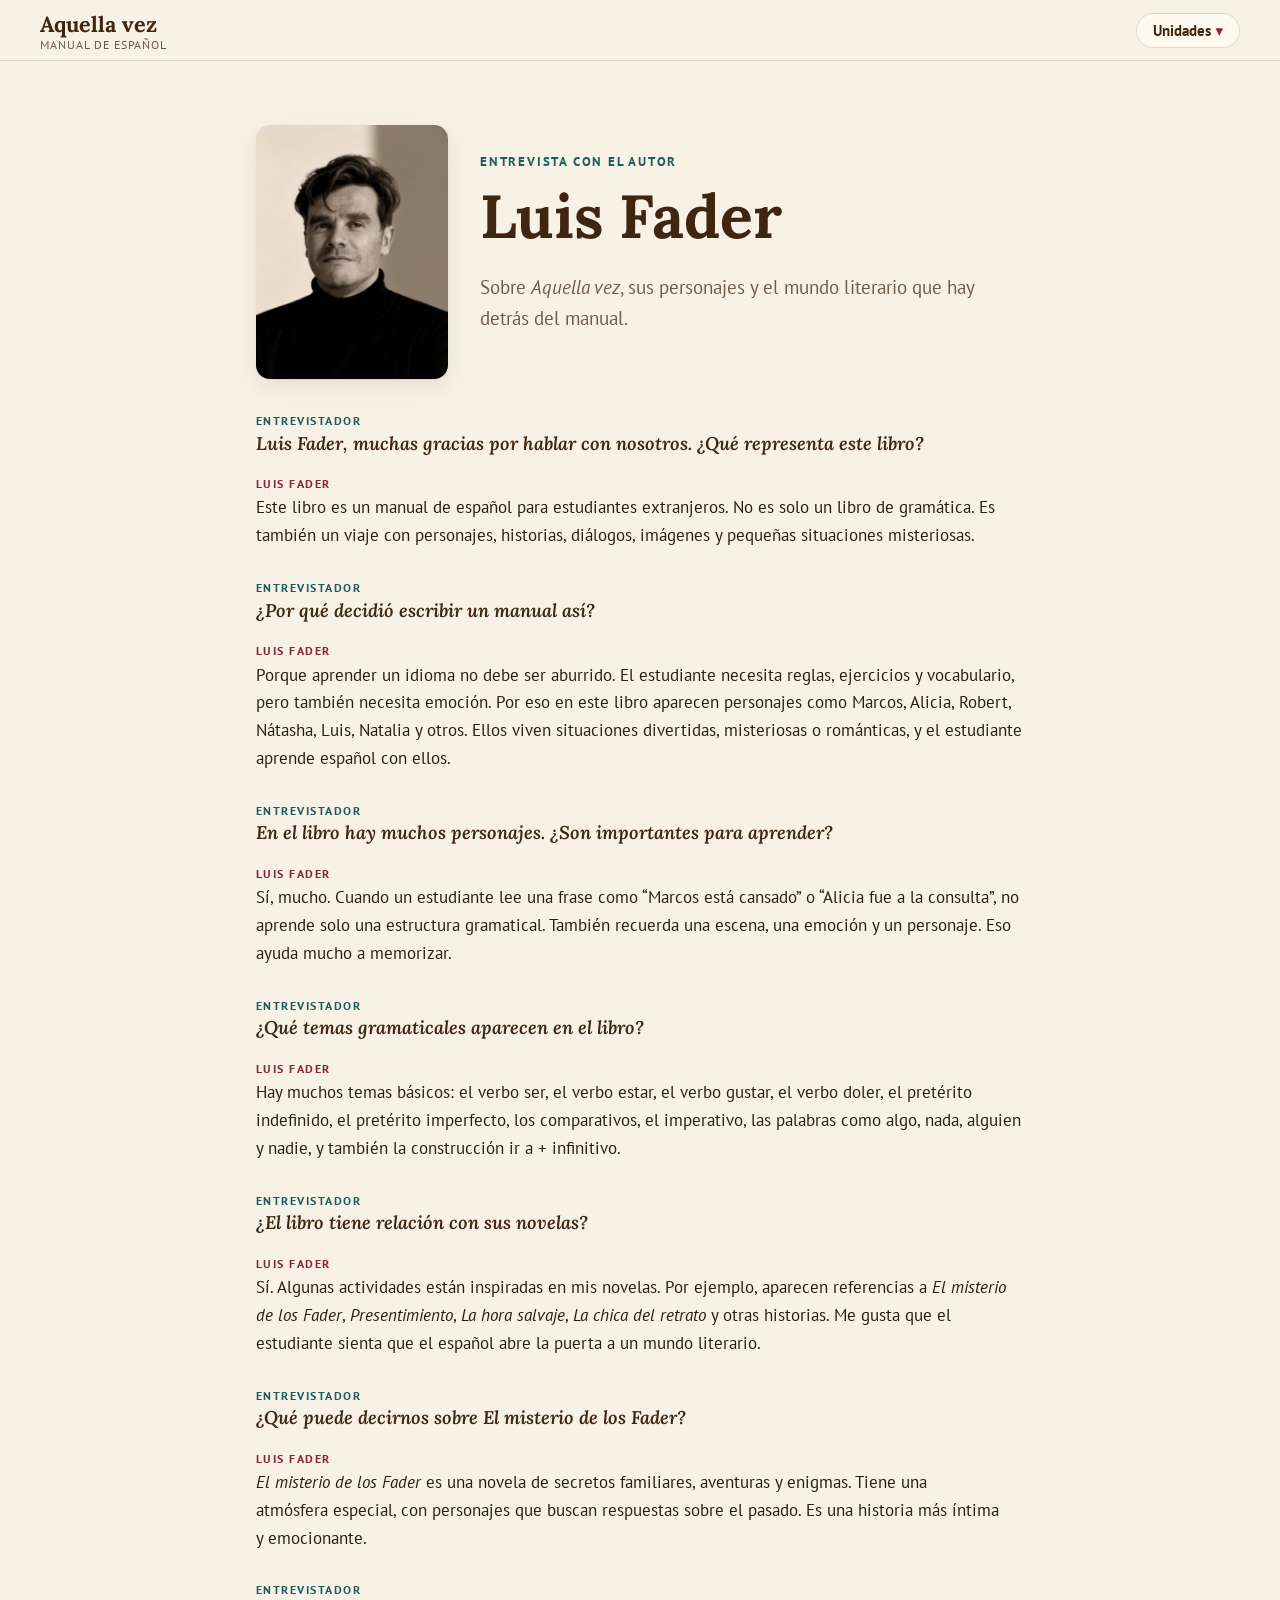
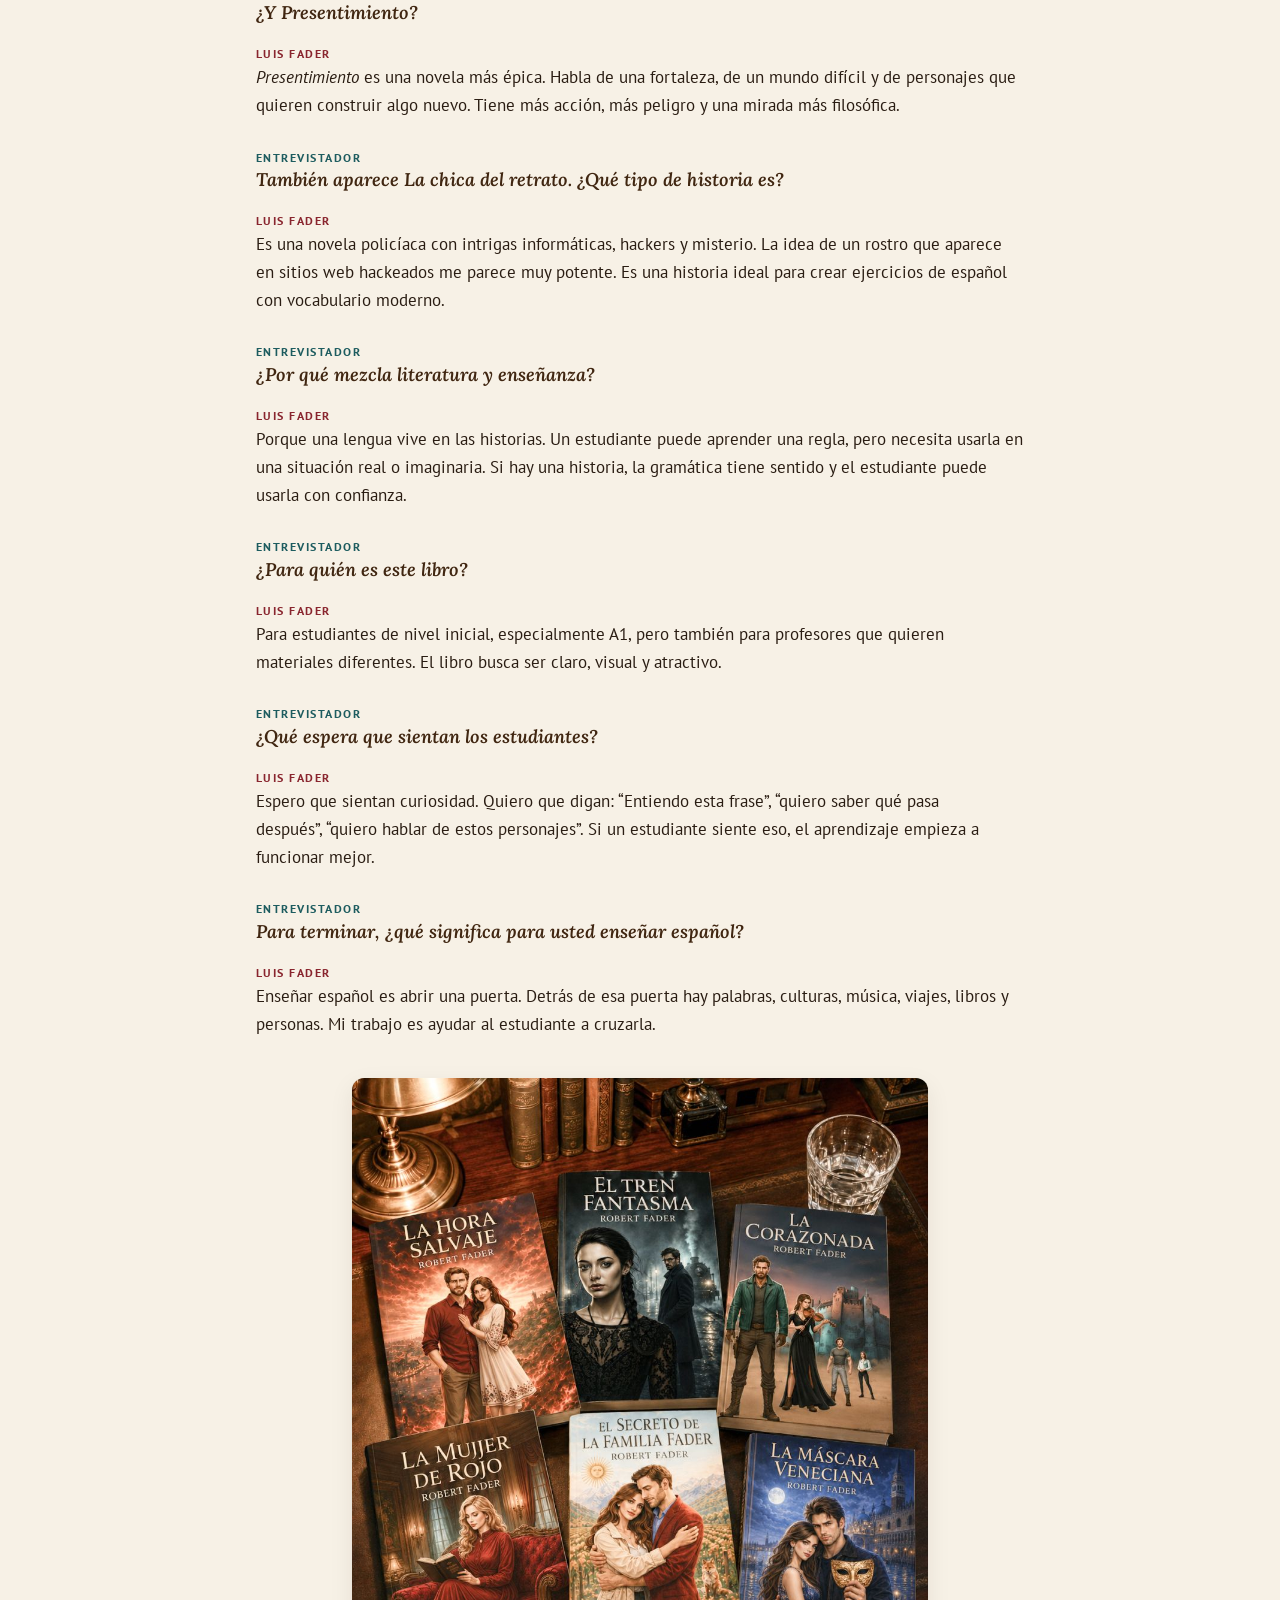
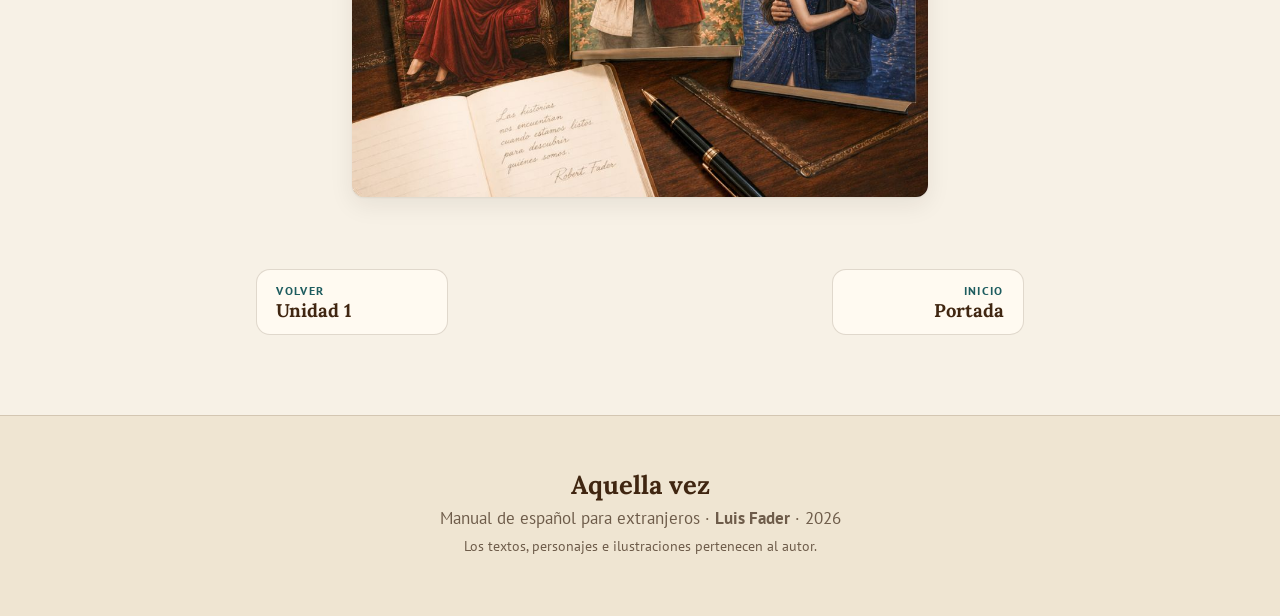
==== commit 2ddc7ef1: "Lock units 2-10: only unit 1 is available Locked units show only their cover, dimmed with a padlock," ====
--- a/entrevista.html
+++ b/entrevista.html
@@ -9,7 +9,7 @@
 <link rel="preconnect" href="https://fonts.googleapis.com">
 <link rel="preconnect" href="https://fonts.gstatic.com" crossorigin>
 <link href="https://fonts.googleapis.com/css2?family=Lora:ital,wght@0,500;0,600;0,700;1,500&family=PT+Sans:ital,wght@0,400;0,700;1,400&display=swap" rel="stylesheet">
-<link rel="stylesheet" href="assets/style.css">
+<link rel="stylesheet" href="assets/style.css?v=bbbe7bb4">
 <meta property="og:title" content="Entrevista con Luis Fader · Aquella vez">
 <meta property="og:description" content="Entrevista con Luis Fader, autor del manual de español Aquella vez.">
 <meta property="og:image" content="img/651-12.jpg">
@@ -20,8 +20,9 @@
   <a class="brand" href="index.html"><span class="brand-mark">Aquella vez</span><span class="brand-sub">Manual de español</span></a>
   <button class="menu-btn" type="button" aria-expanded="false" aria-controls="menu">Unidades</button>
   <nav id="menu" class="menu" aria-label="Unidades">
-    <ol><li><a href="unidad-1.html"><b>1</b><span>Saludos, profesiones y números</span></a></li><li><a href="unidad-2.html"><b>2</b><span>La familia, la casa y la hora</span></a></li><li><a href="unidad-3.html"><b>3</b><span>La rutina diaria</span></a></li><li><a href="unidad-4.html"><b>4</b><span>La ciudad y la casa</span></a></li><li><a href="unidad-5.html"><b>5</b><span>Gustos y comida</span></a></li><li><a href="unidad-6.html"><b>6</b><span>Acciones en curso y descripciones</span></a></li><li><a href="unidad-7.html"><b>7</b><span>El pasado: ¿qué hiciste?</span></a></li><li><a href="unidad-8.html"><b>8</b><span>Recuerdos, salud y planes</span></a></li><li><a href="unidad-9.html"><b>9</b><span>Órdenes, comparaciones y misterios</span></a></li><li><a href="unidad-10.html"><b>10</b><span>Biografías, estados y despedida</span></a></li></ol>
+    <ol><li><a href="unidad-1.html"><b>1</b><span>Saludos, profesiones y números</span></a></li><li class="locked"><span aria-disabled="true"><b>2</b><span>La familia, la casa y la hora</span><svg class="lock-ico" viewBox="0 0 24 24" aria-hidden="true"><path d="M7 10V7a5 5 0 0 1 10 0v3" fill="none" stroke="currentColor" stroke-width="2.2" stroke-linecap="round"/><rect x="4" y="10" width="16" height="11" rx="2.5" fill="currentColor"/><circle cx="12" cy="15.2" r="1.7" fill="var(--card)"/><path d="M12 16v2.2" stroke="var(--card)" stroke-width="1.6" stroke-linecap="round"/></svg></span></li><li class="locked"><span aria-disabled="true"><b>3</b><span>La rutina diaria</span><svg class="lock-ico" viewBox="0 0 24 24" aria-hidden="true"><path d="M7 10V7a5 5 0 0 1 10 0v3" fill="none" stroke="currentColor" stroke-width="2.2" stroke-linecap="round"/><rect x="4" y="10" width="16" height="11" rx="2.5" fill="currentColor"/><circle cx="12" cy="15.2" r="1.7" fill="var(--card)"/><path d="M12 16v2.2" stroke="var(--card)" stroke-width="1.6" stroke-linecap="round"/></svg></span></li><li class="locked"><span aria-disabled="true"><b>4</b><span>La ciudad y la casa</span><svg class="lock-ico" viewBox="0 0 24 24" aria-hidden="true"><path d="M7 10V7a5 5 0 0 1 10 0v3" fill="none" stroke="currentColor" stroke-width="2.2" stroke-linecap="round"/><rect x="4" y="10" width="16" height="11" rx="2.5" fill="currentColor"/><circle cx="12" cy="15.2" r="1.7" fill="var(--card)"/><path d="M12 16v2.2" stroke="var(--card)" stroke-width="1.6" stroke-linecap="round"/></svg></span></li><li class="locked"><span aria-disabled="true"><b>5</b><span>Gustos y comida</span><svg class="lock-ico" viewBox="0 0 24 24" aria-hidden="true"><path d="M7 10V7a5 5 0 0 1 10 0v3" fill="none" stroke="currentColor" stroke-width="2.2" stroke-linecap="round"/><rect x="4" y="10" width="16" height="11" rx="2.5" fill="currentColor"/><circle cx="12" cy="15.2" r="1.7" fill="var(--card)"/><path d="M12 16v2.2" stroke="var(--card)" stroke-width="1.6" stroke-linecap="round"/></svg></span></li><li class="locked"><span aria-disabled="true"><b>6</b><span>Acciones en curso y descripciones</span><svg class="lock-ico" viewBox="0 0 24 24" aria-hidden="true"><path d="M7 10V7a5 5 0 0 1 10 0v3" fill="none" stroke="currentColor" stroke-width="2.2" stroke-linecap="round"/><rect x="4" y="10" width="16" height="11" rx="2.5" fill="currentColor"/><circle cx="12" cy="15.2" r="1.7" fill="var(--card)"/><path d="M12 16v2.2" stroke="var(--card)" stroke-width="1.6" stroke-linecap="round"/></svg></span></li><li class="locked"><span aria-disabled="true"><b>7</b><span>El pasado: ¿qué hiciste?</span><svg class="lock-ico" viewBox="0 0 24 24" aria-hidden="true"><path d="M7 10V7a5 5 0 0 1 10 0v3" fill="none" stroke="currentColor" stroke-width="2.2" stroke-linecap="round"/><rect x="4" y="10" width="16" height="11" rx="2.5" fill="currentColor"/><circle cx="12" cy="15.2" r="1.7" fill="var(--card)"/><path d="M12 16v2.2" stroke="var(--card)" stroke-width="1.6" stroke-linecap="round"/></svg></span></li><li class="locked"><span aria-disabled="true"><b>8</b><span>Recuerdos, salud y planes</span><svg class="lock-ico" viewBox="0 0 24 24" aria-hidden="true"><path d="M7 10V7a5 5 0 0 1 10 0v3" fill="none" stroke="currentColor" stroke-width="2.2" stroke-linecap="round"/><rect x="4" y="10" width="16" height="11" rx="2.5" fill="currentColor"/><circle cx="12" cy="15.2" r="1.7" fill="var(--card)"/><path d="M12 16v2.2" stroke="var(--card)" stroke-width="1.6" stroke-linecap="round"/></svg></span></li><li class="locked"><span aria-disabled="true"><b>9</b><span>Órdenes, comparaciones y misterios</span><svg class="lock-ico" viewBox="0 0 24 24" aria-hidden="true"><path d="M7 10V7a5 5 0 0 1 10 0v3" fill="none" stroke="currentColor" stroke-width="2.2" stroke-linecap="round"/><rect x="4" y="10" width="16" height="11" rx="2.5" fill="currentColor"/><circle cx="12" cy="15.2" r="1.7" fill="var(--card)"/><path d="M12 16v2.2" stroke="var(--card)" stroke-width="1.6" stroke-linecap="round"/></svg></span></li><li class="locked"><span aria-disabled="true"><b>10</b><span>Biografías, estados y despedida</span><svg class="lock-ico" viewBox="0 0 24 24" aria-hidden="true"><path d="M7 10V7a5 5 0 0 1 10 0v3" fill="none" stroke="currentColor" stroke-width="2.2" stroke-linecap="round"/><rect x="4" y="10" width="16" height="11" rx="2.5" fill="currentColor"/><circle cx="12" cy="15.2" r="1.7" fill="var(--card)"/><path d="M12 16v2.2" stroke="var(--card)" stroke-width="1.6" stroke-linecap="round"/></svg></span></li></ol>
     <a class="menu-extra" href="entrevista.html">Entrevista con el autor</a>
+    <a class="menu-extra test" href="test-final.html">Test final</a>
   </nav>
 </header>
 <main id="main" class="interview-main">
@@ -31,7 +32,7 @@
 </header>
 <article class="iv"><p class="q"><span class="who">Entrevistador</span>Luis Fader, muchas gracias por hablar con nosotros. ¿Qué representa este libro?</p><p class="a"><span class="who">Luis Fader</span>Este libro es un manual de español para estudiantes extranjeros. No es solo un libro de gramática. Es también un viaje con personajes, historias, diálogos, imágenes y pequeñas situaciones misteriosas.</p><p class="q"><span class="who">Entrevistador</span>¿Por qué decidió escribir un manual así?</p><p class="a"><span class="who">Luis Fader</span>Porque aprender un idioma no debe ser aburrido. El estudiante necesita reglas, ejercicios y vocabulario, pero también necesita emoción. Por eso en este libro aparecen personajes como Marcos, Alicia, Robert, Nátasha, Luis, Natalia y otros. Ellos viven situaciones divertidas, misteriosas o románticas, y el estudiante aprende español con ellos.</p><p class="q"><span class="who">Entrevistador</span>En el libro hay muchos personajes. ¿Son importantes para aprender?</p><p class="a"><span class="who">Luis Fader</span>Sí, mucho. Cuando un estudiante lee una frase como “Marcos está cansado” o “Alicia fue a la consulta”, no aprende solo una estructura gramatical. También recuerda una escena, una emoción y un personaje. Eso ayuda mucho a memorizar.</p><p class="q"><span class="who">Entrevistador</span>¿Qué temas gramaticales aparecen en el libro?</p><p class="a"><span class="who">Luis Fader</span>Hay muchos temas básicos: el verbo ser, el verbo estar, el verbo gustar, el verbo doler, el pretérito indefinido, el pretérito imperfecto, los comparativos, el imperativo, las palabras como algo, nada, alguien y nadie, y también la construcción ir a + infinitivo.</p><p class="q"><span class="who">Entrevistador</span>¿El libro tiene relación con sus novelas?</p><p class="a"><span class="who">Luis Fader</span>Sí. Algunas actividades están inspiradas en mis novelas. Por ejemplo, aparecen referencias a <em>El misterio de los Fader</em>, <em>Presentimiento</em>, <em>La hora salvaje</em>, <em>La chica del retrato</em> y otras historias. Me gusta que el estudiante sienta que el español abre la puerta a un mundo literario.</p><p class="q"><span class="who">Entrevistador</span>¿Qué puede decirnos sobre <em>El misterio de los Fader</em>?</p><p class="a"><span class="who">Luis Fader</span><em>El misterio de los Fader</em> es una novela de secretos familiares, aventuras y enigmas. Tiene una atmósfera especial, con personajes que buscan respuestas sobre el pasado. Es una historia más íntima y emocionante.</p><p class="q"><span class="who">Entrevistador</span>¿Y <em>Presentimiento</em>?</p><p class="a"><span class="who">Luis Fader</span><em>Presentimiento</em> es una novela más épica. Habla de una fortaleza, de un mundo difícil y de personajes que quieren construir algo nuevo. Tiene más acción, más peligro y una mirada más filosófica.</p><p class="q"><span class="who">Entrevistador</span>También aparece <em>La chica del retrato</em>. ¿Qué tipo de historia es?</p><p class="a"><span class="who">Luis Fader</span>Es una novela policíaca con intrigas informáticas, hackers y misterio. La idea de un rostro que aparece en sitios web hackeados me parece muy potente. Es una historia ideal para crear ejercicios de español con vocabulario moderno.</p><p class="q"><span class="who">Entrevistador</span>¿Por qué mezcla literatura y enseñanza?</p><p class="a"><span class="who">Luis Fader</span>Porque una lengua vive en las historias. Un estudiante puede aprender una regla, pero necesita usarla en una situación real o imaginaria. Si hay una historia, la gramática tiene sentido y el estudiante puede usarla con confianza.</p><p class="q"><span class="who">Entrevistador</span>¿Para quién es este libro?</p><p class="a"><span class="who">Luis Fader</span>Para estudiantes de nivel inicial, especialmente A1, pero también para profesores que quieren materiales diferentes. El libro busca ser claro, visual y atractivo.</p><p class="q"><span class="who">Entrevistador</span>¿Qué espera que sientan los estudiantes?</p><p class="a"><span class="who">Luis Fader</span>Espero que sientan curiosidad. Quiero que digan: “Entiendo esta frase”, “quiero saber qué pasa después”, “quiero hablar de estos personajes”. Si un estudiante siente eso, el aprendizaje empieza a funcionar mejor.</p><p class="q"><span class="who">Entrevistador</span>Para terminar, ¿qué significa para usted enseñar español?</p><p class="a"><span class="who">Luis Fader</span>Enseñar español es abrir una puerta. Detrás de esa puerta hay palabras, culturas, música, viajes, libros y personas. Mi trabajo es ayudar al estudiante a cruzarla.</p></article>
 <figure class="fig wide iv-books"><img src="img/639-804.jpg" width="961" height="1200" loading="lazy" alt="Novelas de Robert Fader" data-zoom></figure>
-<nav class="prevnext"><a class="pn prev" href="unidad-10.html"><small>Volver</small>Unidad 10</a><a class="pn next" href="index.html"><small>Inicio</small>Portada</a></nav>
+<nav class="prevnext"><a class="pn prev" href="unidad-1.html"><small>Volver</small>Unidad 1</a><a class="pn next" href="index.html"><small>Inicio</small>Portada</a></nav>
 </main>
 <footer class="foot">
   <p class="foot-brand">Aquella vez</p>
@@ -39,6 +40,6 @@
   <p class="foot-small">Los textos, personajes e ilustraciones pertenecen al autor.</p>
 </footer>
 <div class="lightbox" hidden><button type="button" class="lb-close" aria-label="Cerrar">×</button><img alt=""></div>
-<script src="assets/site.js"></script>
+<script src="assets/site.js?v=1da9e364"></script>
 </body>
 </html>
--- a/assets/style.css
+++ b/assets/style.css
@@ -311,6 +311,28 @@
 .foot-brand { font: 700 1.6rem var(--serif); color: var(--brown); }
 .foot-small { font-size: .85rem; }
 
+/* ---------- enlace al test final (portada y menú) */
+.menu-extra.test { color: var(--wine); border-top: 0; margin-top: 0; padding-top: .55rem; }
+.test-banner { max-width: 72rem; margin: 0 auto; padding: 0 clamp(1rem, 5vw, 3rem) clamp(1.5rem, 4vw, 2.5rem); }
+.test-banner a {
+  display: grid; grid-template-columns: 8.5rem 1fr auto; gap: 1.4rem; align-items: center; text-decoration: none; color: var(--ink);
+  background: var(--teal-soft); border: 2px solid var(--teal); border-radius: 22px; padding: 1rem 1.5rem 1rem 1rem; box-shadow: 0 5px 0 var(--teal);
+  transition: transform .08s ease, box-shadow .08s ease;
+}
+.test-banner a:active { transform: translateY(3px); box-shadow: 0 2px 0 var(--teal); }
+.test-banner img { width: 8.5rem; height: 8.5rem; object-fit: cover; border-radius: 50%; background: #000; border: 4px solid var(--card); }
+.test-banner b { display: block; font: 700 clamp(1.5rem, 3.5vw, 2rem) var(--serif); color: var(--brown); margin-bottom: .2rem; }
+.test-banner span span { color: var(--muted); }
+.test-banner .qbtn {
+  font: 700 1rem var(--sans); background: var(--wine); color: #fff; border-radius: 16px; padding: .8rem 1.4rem;
+  box-shadow: 0 4px 0 #5e161d; white-space: nowrap;
+}
+@media (max-width: 560px) {
+  .test-banner a { grid-template-columns: 5rem 1fr; padding-right: 1rem; }
+  .test-banner img { width: 5rem; height: 5rem; }
+  .test-banner .qbtn { display: none; }
+}
+
 /* visor */
 .lightbox { position: fixed; inset: 0; z-index: 100; background: rgba(15, 10, 6, .92); display: grid; place-items: center; padding: 1rem; }
 .lightbox[hidden] { display: none; }
@@ -349,3 +371,39 @@
   .topbar, .sec-nav, .tools, .prevnext, .lightbox { display: none !important; }
   body { background: #fff; }
 }
+
+/* ---------- unidades bloqueadas */
+.lock-ico { width: 1em; height: 1em; display: inline-block; vertical-align: -.12em; color: var(--brown); }
+.lock-badge {
+  position: absolute; inset: 0; display: grid; place-items: center; pointer-events: none;
+}
+.lock-badge .lock-ico {
+  width: 3.6rem; height: 3.6rem; padding: .85rem; border-radius: 50%; box-sizing: content-box;
+  background: var(--card); color: var(--wine); box-shadow: 0 8px 24px rgba(42,29,19,.28);
+}
+.ucard.locked > div {
+  display: flex; flex-direction: column; height: 100%; color: var(--ink); cursor: not-allowed;
+  background: var(--card); border: 1px solid var(--line); border-radius: var(--radius); overflow: hidden;
+}
+.ucard-img { position: relative; display: block; }
+.ucard.locked img, .locked-cover img, .autor-card.locked img { opacity: .38; filter: grayscale(.6) blur(1px); }
+.ucard.locked .ucard-body { opacity: .6; }
+.ucard.locked .ucard-n { color: var(--muted); }
+.autor-card.locked { position: relative; cursor: not-allowed; }
+.autor-card.locked > span:not(.lock-badge) { opacity: .55; }
+.autor-card.locked .lock-badge { place-items: center start; padding-left: 2.6rem; }
+.autor-card.locked .lock-badge .lock-ico { width: 1.6rem; height: 1.6rem; padding: .5rem; }
+.menu li.locked > span {
+  display: flex; gap: .8rem; align-items: baseline; padding: .55rem .7rem; border-radius: 10px;
+  color: var(--muted); opacity: .6; cursor: not-allowed;
+}
+.menu li.locked b { font: 700 1.05rem var(--serif); color: var(--muted); min-width: 1.6rem; }
+.menu li.locked .lock-ico { margin-left: auto; align-self: center; color: var(--muted); }
+.pn.locked { opacity: .55; cursor: not-allowed; }
+.pn.locked:hover { border-color: var(--line); }
+.locked-cover { position: relative; }
+.locked-msg {
+  display: flex; gap: .6rem; align-items: center; background: var(--wine-soft); color: var(--ink);
+  border-radius: var(--radius); padding: .8rem 1rem; margin: 1.2rem 0;
+}
+.locked-msg .lock-ico { width: 1.4rem; height: 1.4rem; flex: none; color: var(--wine); }
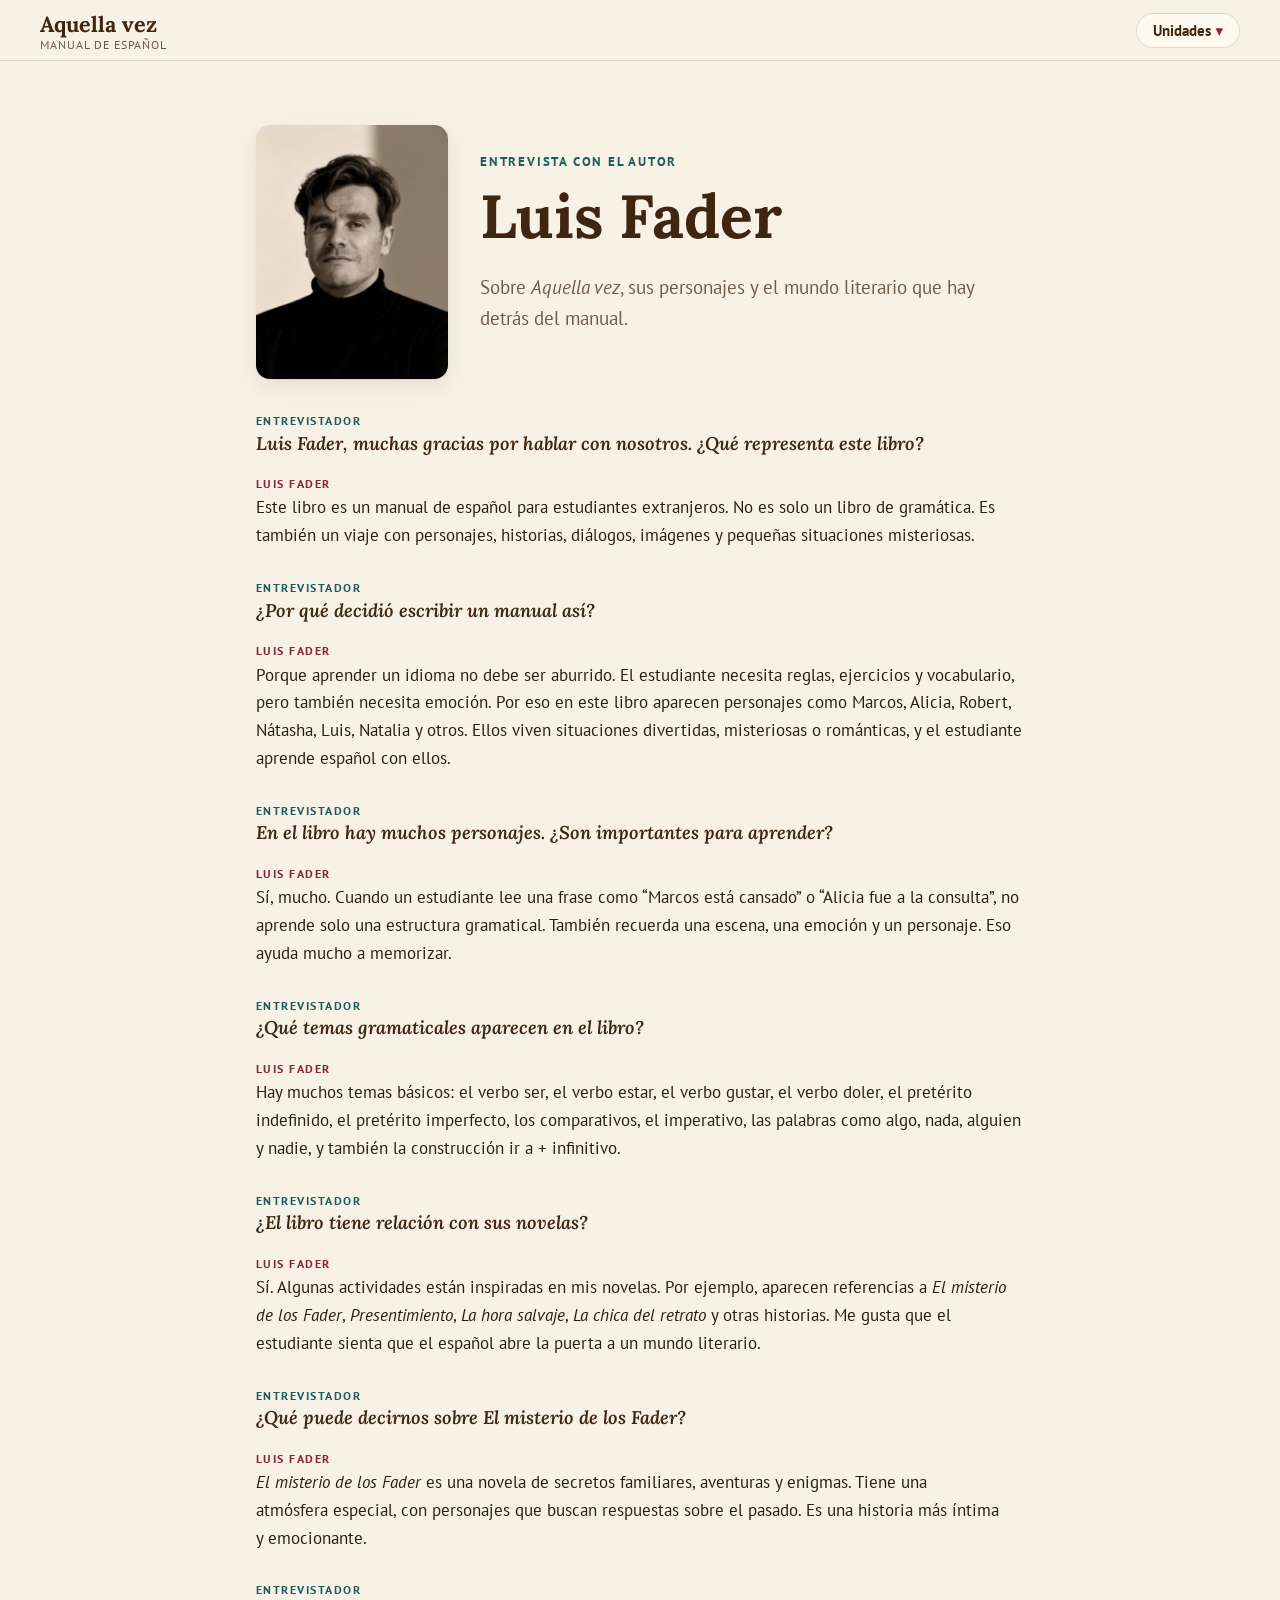
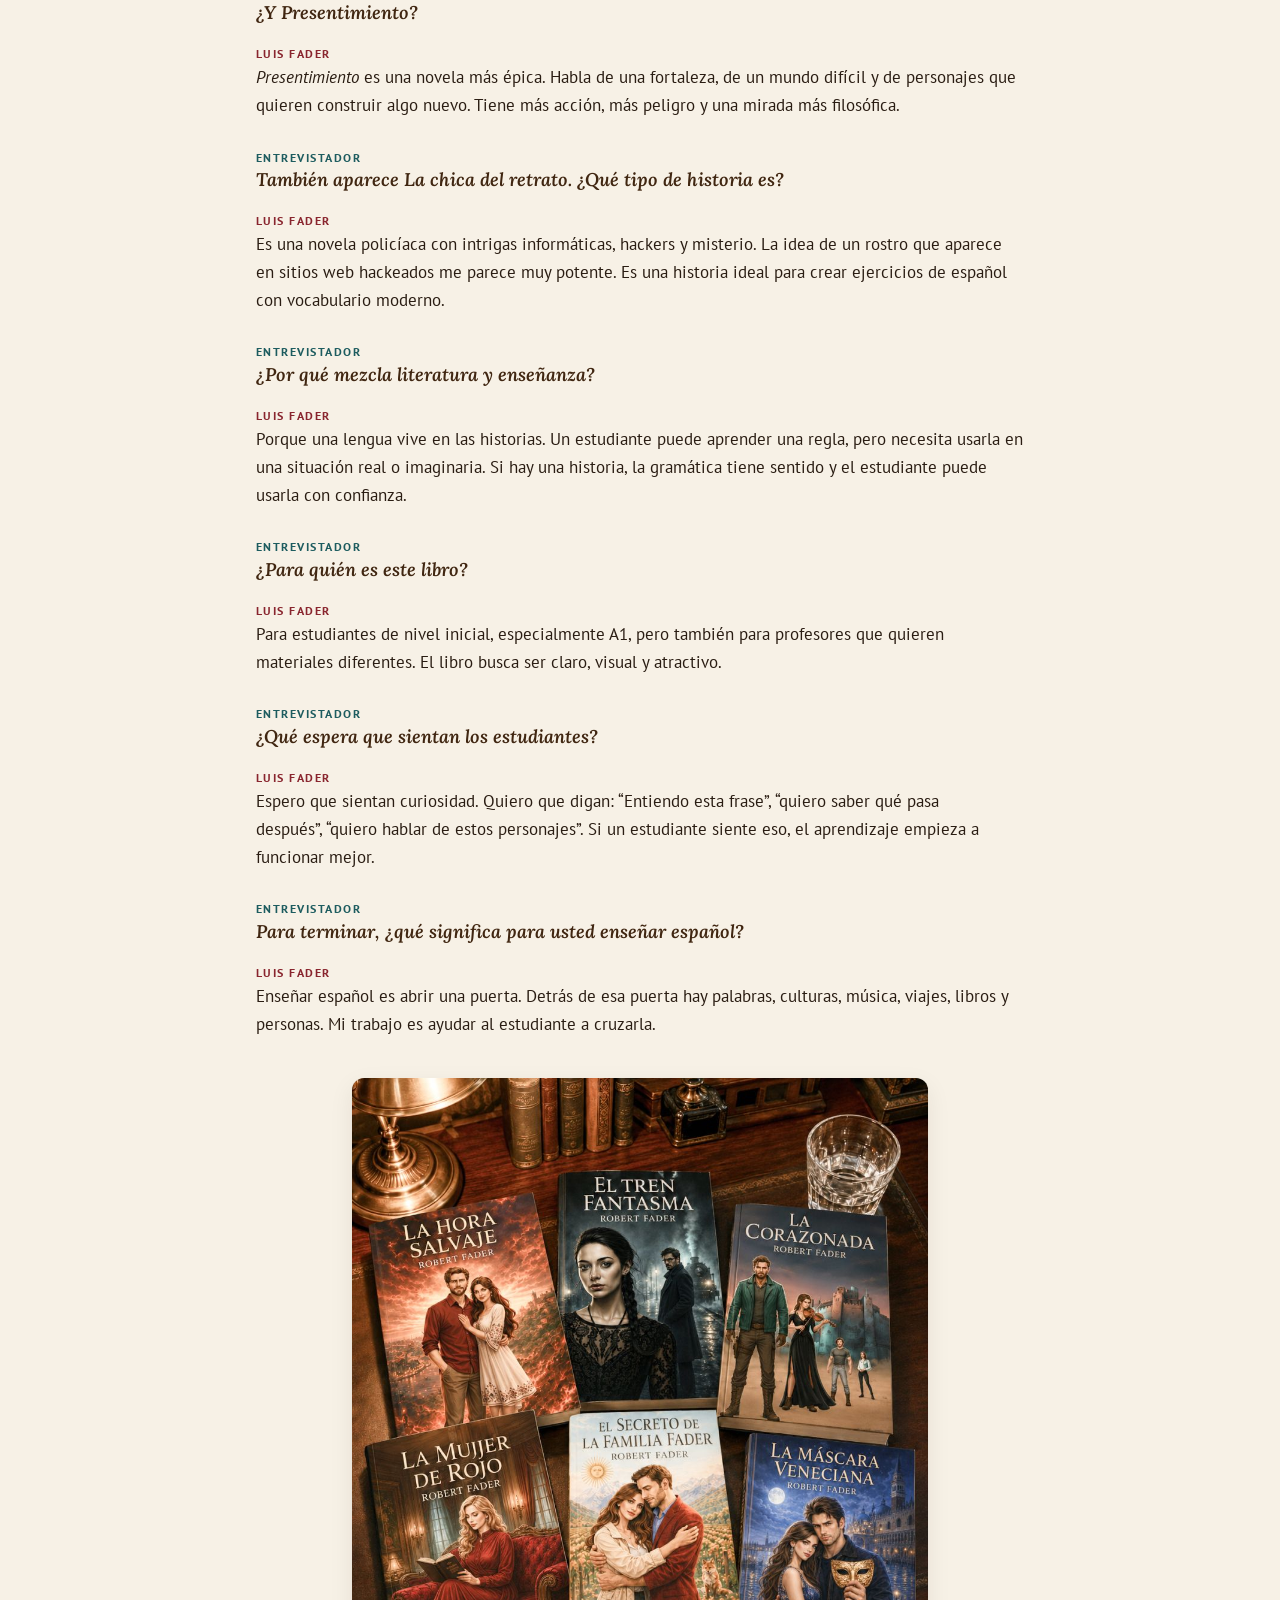
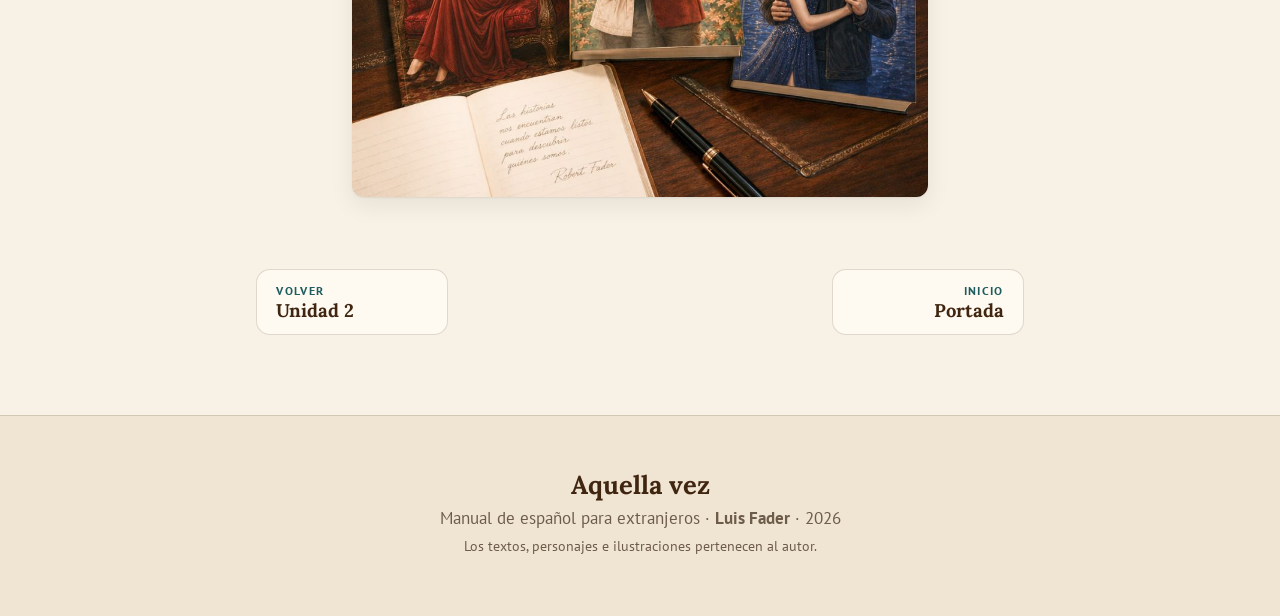
==== commit 0bc07ee9: "Unlock unit 2" ====
--- a/entrevista.html
+++ b/entrevista.html
@@ -20,7 +20,7 @@
   <a class="brand" href="index.html"><span class="brand-mark">Aquella vez</span><span class="brand-sub">Manual de español</span></a>
   <button class="menu-btn" type="button" aria-expanded="false" aria-controls="menu">Unidades</button>
   <nav id="menu" class="menu" aria-label="Unidades">
-    <ol><li><a href="unidad-1.html"><b>1</b><span>Saludos, profesiones y números</span></a></li><li class="locked"><span aria-disabled="true"><b>2</b><span>La familia, la casa y la hora</span><svg class="lock-ico" viewBox="0 0 24 24" aria-hidden="true"><path d="M7 10V7a5 5 0 0 1 10 0v3" fill="none" stroke="currentColor" stroke-width="2.2" stroke-linecap="round"/><rect x="4" y="10" width="16" height="11" rx="2.5" fill="currentColor"/><circle cx="12" cy="15.2" r="1.7" fill="var(--card)"/><path d="M12 16v2.2" stroke="var(--card)" stroke-width="1.6" stroke-linecap="round"/></svg></span></li><li class="locked"><span aria-disabled="true"><b>3</b><span>La rutina diaria</span><svg class="lock-ico" viewBox="0 0 24 24" aria-hidden="true"><path d="M7 10V7a5 5 0 0 1 10 0v3" fill="none" stroke="currentColor" stroke-width="2.2" stroke-linecap="round"/><rect x="4" y="10" width="16" height="11" rx="2.5" fill="currentColor"/><circle cx="12" cy="15.2" r="1.7" fill="var(--card)"/><path d="M12 16v2.2" stroke="var(--card)" stroke-width="1.6" stroke-linecap="round"/></svg></span></li><li class="locked"><span aria-disabled="true"><b>4</b><span>La ciudad y la casa</span><svg class="lock-ico" viewBox="0 0 24 24" aria-hidden="true"><path d="M7 10V7a5 5 0 0 1 10 0v3" fill="none" stroke="currentColor" stroke-width="2.2" stroke-linecap="round"/><rect x="4" y="10" width="16" height="11" rx="2.5" fill="currentColor"/><circle cx="12" cy="15.2" r="1.7" fill="var(--card)"/><path d="M12 16v2.2" stroke="var(--card)" stroke-width="1.6" stroke-linecap="round"/></svg></span></li><li class="locked"><span aria-disabled="true"><b>5</b><span>Gustos y comida</span><svg class="lock-ico" viewBox="0 0 24 24" aria-hidden="true"><path d="M7 10V7a5 5 0 0 1 10 0v3" fill="none" stroke="currentColor" stroke-width="2.2" stroke-linecap="round"/><rect x="4" y="10" width="16" height="11" rx="2.5" fill="currentColor"/><circle cx="12" cy="15.2" r="1.7" fill="var(--card)"/><path d="M12 16v2.2" stroke="var(--card)" stroke-width="1.6" stroke-linecap="round"/></svg></span></li><li class="locked"><span aria-disabled="true"><b>6</b><span>Acciones en curso y descripciones</span><svg class="lock-ico" viewBox="0 0 24 24" aria-hidden="true"><path d="M7 10V7a5 5 0 0 1 10 0v3" fill="none" stroke="currentColor" stroke-width="2.2" stroke-linecap="round"/><rect x="4" y="10" width="16" height="11" rx="2.5" fill="currentColor"/><circle cx="12" cy="15.2" r="1.7" fill="var(--card)"/><path d="M12 16v2.2" stroke="var(--card)" stroke-width="1.6" stroke-linecap="round"/></svg></span></li><li class="locked"><span aria-disabled="true"><b>7</b><span>El pasado: ¿qué hiciste?</span><svg class="lock-ico" viewBox="0 0 24 24" aria-hidden="true"><path d="M7 10V7a5 5 0 0 1 10 0v3" fill="none" stroke="currentColor" stroke-width="2.2" stroke-linecap="round"/><rect x="4" y="10" width="16" height="11" rx="2.5" fill="currentColor"/><circle cx="12" cy="15.2" r="1.7" fill="var(--card)"/><path d="M12 16v2.2" stroke="var(--card)" stroke-width="1.6" stroke-linecap="round"/></svg></span></li><li class="locked"><span aria-disabled="true"><b>8</b><span>Recuerdos, salud y planes</span><svg class="lock-ico" viewBox="0 0 24 24" aria-hidden="true"><path d="M7 10V7a5 5 0 0 1 10 0v3" fill="none" stroke="currentColor" stroke-width="2.2" stroke-linecap="round"/><rect x="4" y="10" width="16" height="11" rx="2.5" fill="currentColor"/><circle cx="12" cy="15.2" r="1.7" fill="var(--card)"/><path d="M12 16v2.2" stroke="var(--card)" stroke-width="1.6" stroke-linecap="round"/></svg></span></li><li class="locked"><span aria-disabled="true"><b>9</b><span>Órdenes, comparaciones y misterios</span><svg class="lock-ico" viewBox="0 0 24 24" aria-hidden="true"><path d="M7 10V7a5 5 0 0 1 10 0v3" fill="none" stroke="currentColor" stroke-width="2.2" stroke-linecap="round"/><rect x="4" y="10" width="16" height="11" rx="2.5" fill="currentColor"/><circle cx="12" cy="15.2" r="1.7" fill="var(--card)"/><path d="M12 16v2.2" stroke="var(--card)" stroke-width="1.6" stroke-linecap="round"/></svg></span></li><li class="locked"><span aria-disabled="true"><b>10</b><span>Biografías, estados y despedida</span><svg class="lock-ico" viewBox="0 0 24 24" aria-hidden="true"><path d="M7 10V7a5 5 0 0 1 10 0v3" fill="none" stroke="currentColor" stroke-width="2.2" stroke-linecap="round"/><rect x="4" y="10" width="16" height="11" rx="2.5" fill="currentColor"/><circle cx="12" cy="15.2" r="1.7" fill="var(--card)"/><path d="M12 16v2.2" stroke="var(--card)" stroke-width="1.6" stroke-linecap="round"/></svg></span></li></ol>
+    <ol><li><a href="unidad-1.html"><b>1</b><span>Saludos, profesiones y números</span></a></li><li><a href="unidad-2.html"><b>2</b><span>La familia, la casa y la hora</span></a></li><li class="locked"><span aria-disabled="true"><b>3</b><span>La rutina diaria</span><svg class="lock-ico" viewBox="0 0 24 24" aria-hidden="true"><path d="M7 10V7a5 5 0 0 1 10 0v3" fill="none" stroke="currentColor" stroke-width="2.2" stroke-linecap="round"/><rect x="4" y="10" width="16" height="11" rx="2.5" fill="currentColor"/><circle cx="12" cy="15.2" r="1.7" fill="var(--card)"/><path d="M12 16v2.2" stroke="var(--card)" stroke-width="1.6" stroke-linecap="round"/></svg></span></li><li class="locked"><span aria-disabled="true"><b>4</b><span>La ciudad y la casa</span><svg class="lock-ico" viewBox="0 0 24 24" aria-hidden="true"><path d="M7 10V7a5 5 0 0 1 10 0v3" fill="none" stroke="currentColor" stroke-width="2.2" stroke-linecap="round"/><rect x="4" y="10" width="16" height="11" rx="2.5" fill="currentColor"/><circle cx="12" cy="15.2" r="1.7" fill="var(--card)"/><path d="M12 16v2.2" stroke="var(--card)" stroke-width="1.6" stroke-linecap="round"/></svg></span></li><li class="locked"><span aria-disabled="true"><b>5</b><span>Gustos y comida</span><svg class="lock-ico" viewBox="0 0 24 24" aria-hidden="true"><path d="M7 10V7a5 5 0 0 1 10 0v3" fill="none" stroke="currentColor" stroke-width="2.2" stroke-linecap="round"/><rect x="4" y="10" width="16" height="11" rx="2.5" fill="currentColor"/><circle cx="12" cy="15.2" r="1.7" fill="var(--card)"/><path d="M12 16v2.2" stroke="var(--card)" stroke-width="1.6" stroke-linecap="round"/></svg></span></li><li class="locked"><span aria-disabled="true"><b>6</b><span>Acciones en curso y descripciones</span><svg class="lock-ico" viewBox="0 0 24 24" aria-hidden="true"><path d="M7 10V7a5 5 0 0 1 10 0v3" fill="none" stroke="currentColor" stroke-width="2.2" stroke-linecap="round"/><rect x="4" y="10" width="16" height="11" rx="2.5" fill="currentColor"/><circle cx="12" cy="15.2" r="1.7" fill="var(--card)"/><path d="M12 16v2.2" stroke="var(--card)" stroke-width="1.6" stroke-linecap="round"/></svg></span></li><li class="locked"><span aria-disabled="true"><b>7</b><span>El pasado: ¿qué hiciste?</span><svg class="lock-ico" viewBox="0 0 24 24" aria-hidden="true"><path d="M7 10V7a5 5 0 0 1 10 0v3" fill="none" stroke="currentColor" stroke-width="2.2" stroke-linecap="round"/><rect x="4" y="10" width="16" height="11" rx="2.5" fill="currentColor"/><circle cx="12" cy="15.2" r="1.7" fill="var(--card)"/><path d="M12 16v2.2" stroke="var(--card)" stroke-width="1.6" stroke-linecap="round"/></svg></span></li><li class="locked"><span aria-disabled="true"><b>8</b><span>Recuerdos, salud y planes</span><svg class="lock-ico" viewBox="0 0 24 24" aria-hidden="true"><path d="M7 10V7a5 5 0 0 1 10 0v3" fill="none" stroke="currentColor" stroke-width="2.2" stroke-linecap="round"/><rect x="4" y="10" width="16" height="11" rx="2.5" fill="currentColor"/><circle cx="12" cy="15.2" r="1.7" fill="var(--card)"/><path d="M12 16v2.2" stroke="var(--card)" stroke-width="1.6" stroke-linecap="round"/></svg></span></li><li class="locked"><span aria-disabled="true"><b>9</b><span>Órdenes, comparaciones y misterios</span><svg class="lock-ico" viewBox="0 0 24 24" aria-hidden="true"><path d="M7 10V7a5 5 0 0 1 10 0v3" fill="none" stroke="currentColor" stroke-width="2.2" stroke-linecap="round"/><rect x="4" y="10" width="16" height="11" rx="2.5" fill="currentColor"/><circle cx="12" cy="15.2" r="1.7" fill="var(--card)"/><path d="M12 16v2.2" stroke="var(--card)" stroke-width="1.6" stroke-linecap="round"/></svg></span></li><li class="locked"><span aria-disabled="true"><b>10</b><span>Biografías, estados y despedida</span><svg class="lock-ico" viewBox="0 0 24 24" aria-hidden="true"><path d="M7 10V7a5 5 0 0 1 10 0v3" fill="none" stroke="currentColor" stroke-width="2.2" stroke-linecap="round"/><rect x="4" y="10" width="16" height="11" rx="2.5" fill="currentColor"/><circle cx="12" cy="15.2" r="1.7" fill="var(--card)"/><path d="M12 16v2.2" stroke="var(--card)" stroke-width="1.6" stroke-linecap="round"/></svg></span></li></ol>
     <a class="menu-extra" href="entrevista.html">Entrevista con el autor</a>
     <a class="menu-extra test" href="test-final.html">Test final</a>
   </nav>
@@ -32,7 +32,7 @@
 </header>
 <article class="iv"><p class="q"><span class="who">Entrevistador</span>Luis Fader, muchas gracias por hablar con nosotros. ¿Qué representa este libro?</p><p class="a"><span class="who">Luis Fader</span>Este libro es un manual de español para estudiantes extranjeros. No es solo un libro de gramática. Es también un viaje con personajes, historias, diálogos, imágenes y pequeñas situaciones misteriosas.</p><p class="q"><span class="who">Entrevistador</span>¿Por qué decidió escribir un manual así?</p><p class="a"><span class="who">Luis Fader</span>Porque aprender un idioma no debe ser aburrido. El estudiante necesita reglas, ejercicios y vocabulario, pero también necesita emoción. Por eso en este libro aparecen personajes como Marcos, Alicia, Robert, Nátasha, Luis, Natalia y otros. Ellos viven situaciones divertidas, misteriosas o románticas, y el estudiante aprende español con ellos.</p><p class="q"><span class="who">Entrevistador</span>En el libro hay muchos personajes. ¿Son importantes para aprender?</p><p class="a"><span class="who">Luis Fader</span>Sí, mucho. Cuando un estudiante lee una frase como “Marcos está cansado” o “Alicia fue a la consulta”, no aprende solo una estructura gramatical. También recuerda una escena, una emoción y un personaje. Eso ayuda mucho a memorizar.</p><p class="q"><span class="who">Entrevistador</span>¿Qué temas gramaticales aparecen en el libro?</p><p class="a"><span class="who">Luis Fader</span>Hay muchos temas básicos: el verbo ser, el verbo estar, el verbo gustar, el verbo doler, el pretérito indefinido, el pretérito imperfecto, los comparativos, el imperativo, las palabras como algo, nada, alguien y nadie, y también la construcción ir a + infinitivo.</p><p class="q"><span class="who">Entrevistador</span>¿El libro tiene relación con sus novelas?</p><p class="a"><span class="who">Luis Fader</span>Sí. Algunas actividades están inspiradas en mis novelas. Por ejemplo, aparecen referencias a <em>El misterio de los Fader</em>, <em>Presentimiento</em>, <em>La hora salvaje</em>, <em>La chica del retrato</em> y otras historias. Me gusta que el estudiante sienta que el español abre la puerta a un mundo literario.</p><p class="q"><span class="who">Entrevistador</span>¿Qué puede decirnos sobre <em>El misterio de los Fader</em>?</p><p class="a"><span class="who">Luis Fader</span><em>El misterio de los Fader</em> es una novela de secretos familiares, aventuras y enigmas. Tiene una atmósfera especial, con personajes que buscan respuestas sobre el pasado. Es una historia más íntima y emocionante.</p><p class="q"><span class="who">Entrevistador</span>¿Y <em>Presentimiento</em>?</p><p class="a"><span class="who">Luis Fader</span><em>Presentimiento</em> es una novela más épica. Habla de una fortaleza, de un mundo difícil y de personajes que quieren construir algo nuevo. Tiene más acción, más peligro y una mirada más filosófica.</p><p class="q"><span class="who">Entrevistador</span>También aparece <em>La chica del retrato</em>. ¿Qué tipo de historia es?</p><p class="a"><span class="who">Luis Fader</span>Es una novela policíaca con intrigas informáticas, hackers y misterio. La idea de un rostro que aparece en sitios web hackeados me parece muy potente. Es una historia ideal para crear ejercicios de español con vocabulario moderno.</p><p class="q"><span class="who">Entrevistador</span>¿Por qué mezcla literatura y enseñanza?</p><p class="a"><span class="who">Luis Fader</span>Porque una lengua vive en las historias. Un estudiante puede aprender una regla, pero necesita usarla en una situación real o imaginaria. Si hay una historia, la gramática tiene sentido y el estudiante puede usarla con confianza.</p><p class="q"><span class="who">Entrevistador</span>¿Para quién es este libro?</p><p class="a"><span class="who">Luis Fader</span>Para estudiantes de nivel inicial, especialmente A1, pero también para profesores que quieren materiales diferentes. El libro busca ser claro, visual y atractivo.</p><p class="q"><span class="who">Entrevistador</span>¿Qué espera que sientan los estudiantes?</p><p class="a"><span class="who">Luis Fader</span>Espero que sientan curiosidad. Quiero que digan: “Entiendo esta frase”, “quiero saber qué pasa después”, “quiero hablar de estos personajes”. Si un estudiante siente eso, el aprendizaje empieza a funcionar mejor.</p><p class="q"><span class="who">Entrevistador</span>Para terminar, ¿qué significa para usted enseñar español?</p><p class="a"><span class="who">Luis Fader</span>Enseñar español es abrir una puerta. Detrás de esa puerta hay palabras, culturas, música, viajes, libros y personas. Mi trabajo es ayudar al estudiante a cruzarla.</p></article>
 <figure class="fig wide iv-books"><img src="img/639-804.jpg" width="961" height="1200" loading="lazy" alt="Novelas de Robert Fader" data-zoom></figure>
-<nav class="prevnext"><a class="pn prev" href="unidad-1.html"><small>Volver</small>Unidad 1</a><a class="pn next" href="index.html"><small>Inicio</small>Portada</a></nav>
+<nav class="prevnext"><a class="pn prev" href="unidad-2.html"><small>Volver</small>Unidad 2</a><a class="pn next" href="index.html"><small>Inicio</small>Portada</a></nav>
 </main>
 <footer class="foot">
   <p class="foot-brand">Aquella vez</p>
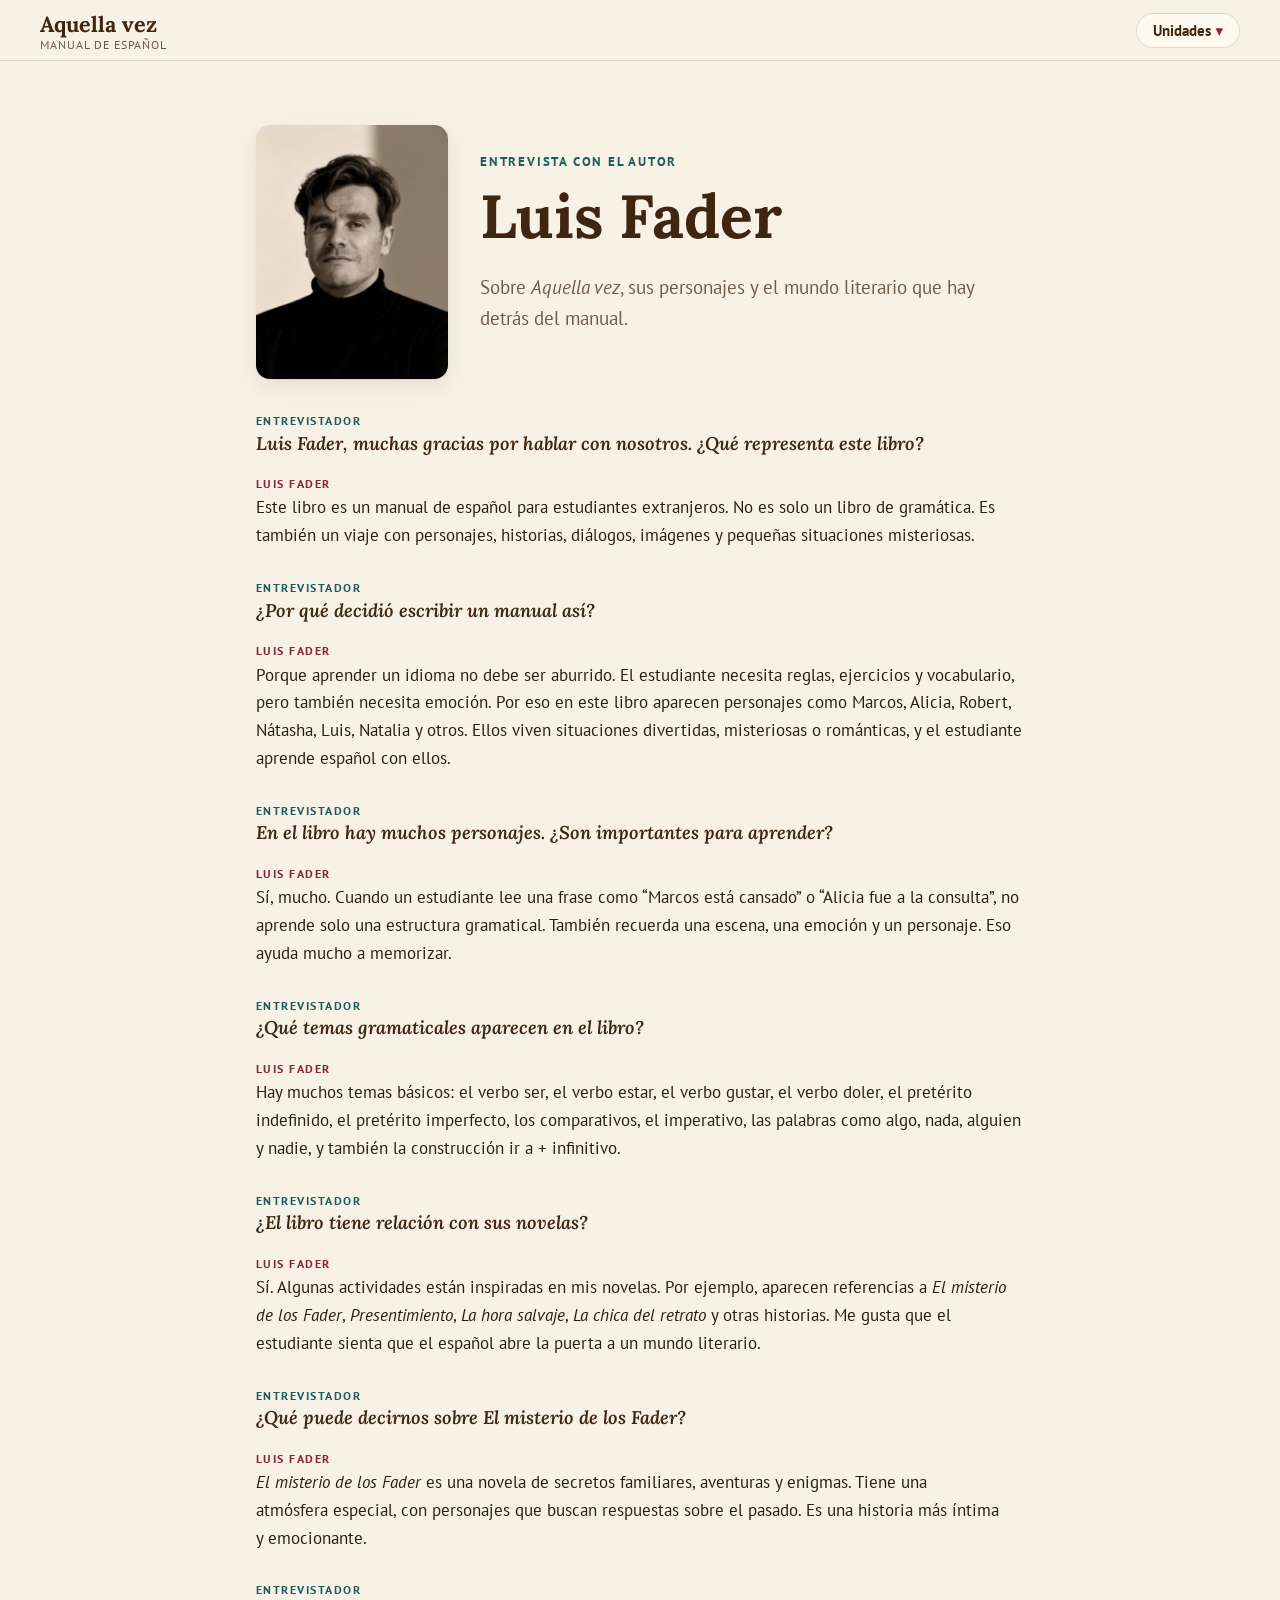
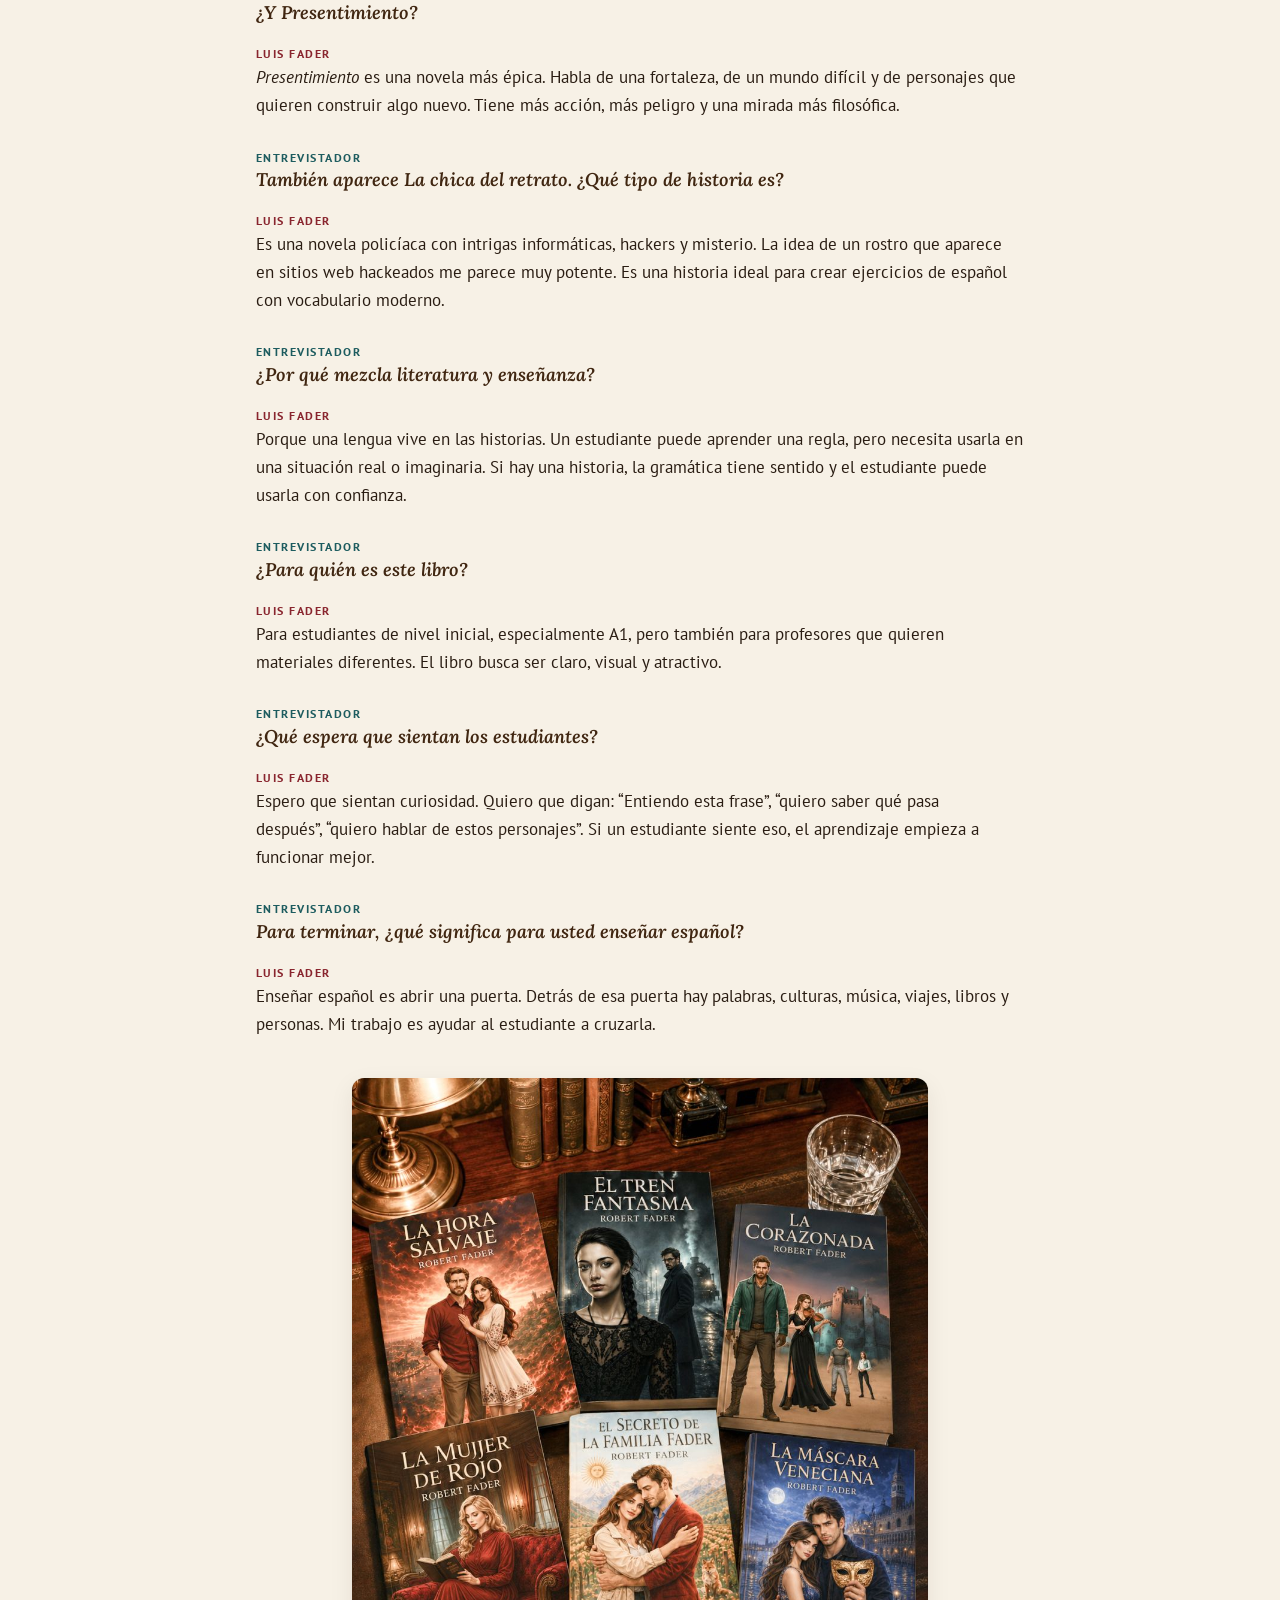
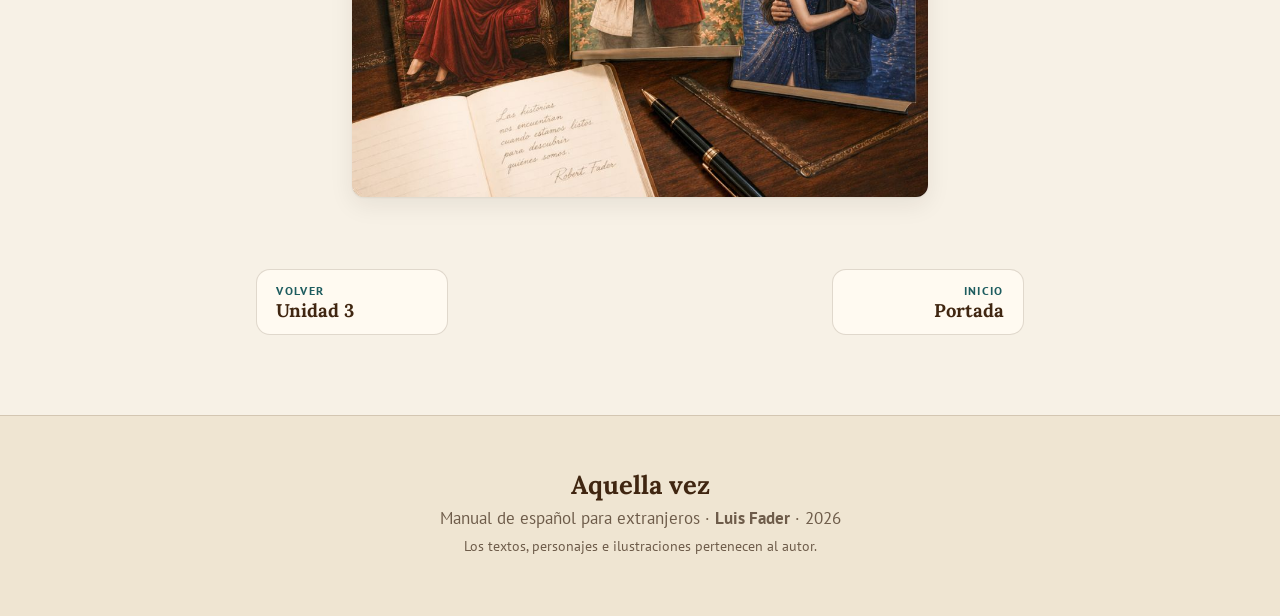
==== commit e1473fba: "Unlock unit 3 Co-Authored-By: Claude Opus 5.5 <noreply@anthropic.com> Claude-Session: https://claude" ====
--- a/entrevista.html
+++ b/entrevista.html
@@ -20,7 +20,7 @@
   <a class="brand" href="index.html"><span class="brand-mark">Aquella vez</span><span class="brand-sub">Manual de español</span></a>
   <button class="menu-btn" type="button" aria-expanded="false" aria-controls="menu">Unidades</button>
   <nav id="menu" class="menu" aria-label="Unidades">
-    <ol><li><a href="unidad-1.html"><b>1</b><span>Saludos, profesiones y números</span></a></li><li><a href="unidad-2.html"><b>2</b><span>La familia, la casa y la hora</span></a></li><li class="locked"><span aria-disabled="true"><b>3</b><span>La rutina diaria</span><svg class="lock-ico" viewBox="0 0 24 24" aria-hidden="true"><path d="M7 10V7a5 5 0 0 1 10 0v3" fill="none" stroke="currentColor" stroke-width="2.2" stroke-linecap="round"/><rect x="4" y="10" width="16" height="11" rx="2.5" fill="currentColor"/><circle cx="12" cy="15.2" r="1.7" fill="var(--card)"/><path d="M12 16v2.2" stroke="var(--card)" stroke-width="1.6" stroke-linecap="round"/></svg></span></li><li class="locked"><span aria-disabled="true"><b>4</b><span>La ciudad y la casa</span><svg class="lock-ico" viewBox="0 0 24 24" aria-hidden="true"><path d="M7 10V7a5 5 0 0 1 10 0v3" fill="none" stroke="currentColor" stroke-width="2.2" stroke-linecap="round"/><rect x="4" y="10" width="16" height="11" rx="2.5" fill="currentColor"/><circle cx="12" cy="15.2" r="1.7" fill="var(--card)"/><path d="M12 16v2.2" stroke="var(--card)" stroke-width="1.6" stroke-linecap="round"/></svg></span></li><li class="locked"><span aria-disabled="true"><b>5</b><span>Gustos y comida</span><svg class="lock-ico" viewBox="0 0 24 24" aria-hidden="true"><path d="M7 10V7a5 5 0 0 1 10 0v3" fill="none" stroke="currentColor" stroke-width="2.2" stroke-linecap="round"/><rect x="4" y="10" width="16" height="11" rx="2.5" fill="currentColor"/><circle cx="12" cy="15.2" r="1.7" fill="var(--card)"/><path d="M12 16v2.2" stroke="var(--card)" stroke-width="1.6" stroke-linecap="round"/></svg></span></li><li class="locked"><span aria-disabled="true"><b>6</b><span>Acciones en curso y descripciones</span><svg class="lock-ico" viewBox="0 0 24 24" aria-hidden="true"><path d="M7 10V7a5 5 0 0 1 10 0v3" fill="none" stroke="currentColor" stroke-width="2.2" stroke-linecap="round"/><rect x="4" y="10" width="16" height="11" rx="2.5" fill="currentColor"/><circle cx="12" cy="15.2" r="1.7" fill="var(--card)"/><path d="M12 16v2.2" stroke="var(--card)" stroke-width="1.6" stroke-linecap="round"/></svg></span></li><li class="locked"><span aria-disabled="true"><b>7</b><span>El pasado: ¿qué hiciste?</span><svg class="lock-ico" viewBox="0 0 24 24" aria-hidden="true"><path d="M7 10V7a5 5 0 0 1 10 0v3" fill="none" stroke="currentColor" stroke-width="2.2" stroke-linecap="round"/><rect x="4" y="10" width="16" height="11" rx="2.5" fill="currentColor"/><circle cx="12" cy="15.2" r="1.7" fill="var(--card)"/><path d="M12 16v2.2" stroke="var(--card)" stroke-width="1.6" stroke-linecap="round"/></svg></span></li><li class="locked"><span aria-disabled="true"><b>8</b><span>Recuerdos, salud y planes</span><svg class="lock-ico" viewBox="0 0 24 24" aria-hidden="true"><path d="M7 10V7a5 5 0 0 1 10 0v3" fill="none" stroke="currentColor" stroke-width="2.2" stroke-linecap="round"/><rect x="4" y="10" width="16" height="11" rx="2.5" fill="currentColor"/><circle cx="12" cy="15.2" r="1.7" fill="var(--card)"/><path d="M12 16v2.2" stroke="var(--card)" stroke-width="1.6" stroke-linecap="round"/></svg></span></li><li class="locked"><span aria-disabled="true"><b>9</b><span>Órdenes, comparaciones y misterios</span><svg class="lock-ico" viewBox="0 0 24 24" aria-hidden="true"><path d="M7 10V7a5 5 0 0 1 10 0v3" fill="none" stroke="currentColor" stroke-width="2.2" stroke-linecap="round"/><rect x="4" y="10" width="16" height="11" rx="2.5" fill="currentColor"/><circle cx="12" cy="15.2" r="1.7" fill="var(--card)"/><path d="M12 16v2.2" stroke="var(--card)" stroke-width="1.6" stroke-linecap="round"/></svg></span></li><li class="locked"><span aria-disabled="true"><b>10</b><span>Biografías, estados y despedida</span><svg class="lock-ico" viewBox="0 0 24 24" aria-hidden="true"><path d="M7 10V7a5 5 0 0 1 10 0v3" fill="none" stroke="currentColor" stroke-width="2.2" stroke-linecap="round"/><rect x="4" y="10" width="16" height="11" rx="2.5" fill="currentColor"/><circle cx="12" cy="15.2" r="1.7" fill="var(--card)"/><path d="M12 16v2.2" stroke="var(--card)" stroke-width="1.6" stroke-linecap="round"/></svg></span></li></ol>
+    <ol><li><a href="unidad-1.html"><b>1</b><span>Saludos, profesiones y números</span></a></li><li><a href="unidad-2.html"><b>2</b><span>La familia, la casa y la hora</span></a></li><li><a href="unidad-3.html"><b>3</b><span>La rutina diaria</span></a></li><li class="locked"><span aria-disabled="true"><b>4</b><span>La ciudad y la casa</span><svg class="lock-ico" viewBox="0 0 24 24" aria-hidden="true"><path d="M7 10V7a5 5 0 0 1 10 0v3" fill="none" stroke="currentColor" stroke-width="2.2" stroke-linecap="round"/><rect x="4" y="10" width="16" height="11" rx="2.5" fill="currentColor"/><circle cx="12" cy="15.2" r="1.7" fill="var(--card)"/><path d="M12 16v2.2" stroke="var(--card)" stroke-width="1.6" stroke-linecap="round"/></svg></span></li><li class="locked"><span aria-disabled="true"><b>5</b><span>Gustos y comida</span><svg class="lock-ico" viewBox="0 0 24 24" aria-hidden="true"><path d="M7 10V7a5 5 0 0 1 10 0v3" fill="none" stroke="currentColor" stroke-width="2.2" stroke-linecap="round"/><rect x="4" y="10" width="16" height="11" rx="2.5" fill="currentColor"/><circle cx="12" cy="15.2" r="1.7" fill="var(--card)"/><path d="M12 16v2.2" stroke="var(--card)" stroke-width="1.6" stroke-linecap="round"/></svg></span></li><li class="locked"><span aria-disabled="true"><b>6</b><span>Acciones en curso y descripciones</span><svg class="lock-ico" viewBox="0 0 24 24" aria-hidden="true"><path d="M7 10V7a5 5 0 0 1 10 0v3" fill="none" stroke="currentColor" stroke-width="2.2" stroke-linecap="round"/><rect x="4" y="10" width="16" height="11" rx="2.5" fill="currentColor"/><circle cx="12" cy="15.2" r="1.7" fill="var(--card)"/><path d="M12 16v2.2" stroke="var(--card)" stroke-width="1.6" stroke-linecap="round"/></svg></span></li><li class="locked"><span aria-disabled="true"><b>7</b><span>El pasado: ¿qué hiciste?</span><svg class="lock-ico" viewBox="0 0 24 24" aria-hidden="true"><path d="M7 10V7a5 5 0 0 1 10 0v3" fill="none" stroke="currentColor" stroke-width="2.2" stroke-linecap="round"/><rect x="4" y="10" width="16" height="11" rx="2.5" fill="currentColor"/><circle cx="12" cy="15.2" r="1.7" fill="var(--card)"/><path d="M12 16v2.2" stroke="var(--card)" stroke-width="1.6" stroke-linecap="round"/></svg></span></li><li class="locked"><span aria-disabled="true"><b>8</b><span>Recuerdos, salud y planes</span><svg class="lock-ico" viewBox="0 0 24 24" aria-hidden="true"><path d="M7 10V7a5 5 0 0 1 10 0v3" fill="none" stroke="currentColor" stroke-width="2.2" stroke-linecap="round"/><rect x="4" y="10" width="16" height="11" rx="2.5" fill="currentColor"/><circle cx="12" cy="15.2" r="1.7" fill="var(--card)"/><path d="M12 16v2.2" stroke="var(--card)" stroke-width="1.6" stroke-linecap="round"/></svg></span></li><li class="locked"><span aria-disabled="true"><b>9</b><span>Órdenes, comparaciones y misterios</span><svg class="lock-ico" viewBox="0 0 24 24" aria-hidden="true"><path d="M7 10V7a5 5 0 0 1 10 0v3" fill="none" stroke="currentColor" stroke-width="2.2" stroke-linecap="round"/><rect x="4" y="10" width="16" height="11" rx="2.5" fill="currentColor"/><circle cx="12" cy="15.2" r="1.7" fill="var(--card)"/><path d="M12 16v2.2" stroke="var(--card)" stroke-width="1.6" stroke-linecap="round"/></svg></span></li><li class="locked"><span aria-disabled="true"><b>10</b><span>Biografías, estados y despedida</span><svg class="lock-ico" viewBox="0 0 24 24" aria-hidden="true"><path d="M7 10V7a5 5 0 0 1 10 0v3" fill="none" stroke="currentColor" stroke-width="2.2" stroke-linecap="round"/><rect x="4" y="10" width="16" height="11" rx="2.5" fill="currentColor"/><circle cx="12" cy="15.2" r="1.7" fill="var(--card)"/><path d="M12 16v2.2" stroke="var(--card)" stroke-width="1.6" stroke-linecap="round"/></svg></span></li></ol>
     <a class="menu-extra" href="entrevista.html">Entrevista con el autor</a>
     <a class="menu-extra test" href="test-final.html">Test final</a>
   </nav>
@@ -32,7 +32,7 @@
 </header>
 <article class="iv"><p class="q"><span class="who">Entrevistador</span>Luis Fader, muchas gracias por hablar con nosotros. ¿Qué representa este libro?</p><p class="a"><span class="who">Luis Fader</span>Este libro es un manual de español para estudiantes extranjeros. No es solo un libro de gramática. Es también un viaje con personajes, historias, diálogos, imágenes y pequeñas situaciones misteriosas.</p><p class="q"><span class="who">Entrevistador</span>¿Por qué decidió escribir un manual así?</p><p class="a"><span class="who">Luis Fader</span>Porque aprender un idioma no debe ser aburrido. El estudiante necesita reglas, ejercicios y vocabulario, pero también necesita emoción. Por eso en este libro aparecen personajes como Marcos, Alicia, Robert, Nátasha, Luis, Natalia y otros. Ellos viven situaciones divertidas, misteriosas o románticas, y el estudiante aprende español con ellos.</p><p class="q"><span class="who">Entrevistador</span>En el libro hay muchos personajes. ¿Son importantes para aprender?</p><p class="a"><span class="who">Luis Fader</span>Sí, mucho. Cuando un estudiante lee una frase como “Marcos está cansado” o “Alicia fue a la consulta”, no aprende solo una estructura gramatical. También recuerda una escena, una emoción y un personaje. Eso ayuda mucho a memorizar.</p><p class="q"><span class="who">Entrevistador</span>¿Qué temas gramaticales aparecen en el libro?</p><p class="a"><span class="who">Luis Fader</span>Hay muchos temas básicos: el verbo ser, el verbo estar, el verbo gustar, el verbo doler, el pretérito indefinido, el pretérito imperfecto, los comparativos, el imperativo, las palabras como algo, nada, alguien y nadie, y también la construcción ir a + infinitivo.</p><p class="q"><span class="who">Entrevistador</span>¿El libro tiene relación con sus novelas?</p><p class="a"><span class="who">Luis Fader</span>Sí. Algunas actividades están inspiradas en mis novelas. Por ejemplo, aparecen referencias a <em>El misterio de los Fader</em>, <em>Presentimiento</em>, <em>La hora salvaje</em>, <em>La chica del retrato</em> y otras historias. Me gusta que el estudiante sienta que el español abre la puerta a un mundo literario.</p><p class="q"><span class="who">Entrevistador</span>¿Qué puede decirnos sobre <em>El misterio de los Fader</em>?</p><p class="a"><span class="who">Luis Fader</span><em>El misterio de los Fader</em> es una novela de secretos familiares, aventuras y enigmas. Tiene una atmósfera especial, con personajes que buscan respuestas sobre el pasado. Es una historia más íntima y emocionante.</p><p class="q"><span class="who">Entrevistador</span>¿Y <em>Presentimiento</em>?</p><p class="a"><span class="who">Luis Fader</span><em>Presentimiento</em> es una novela más épica. Habla de una fortaleza, de un mundo difícil y de personajes que quieren construir algo nuevo. Tiene más acción, más peligro y una mirada más filosófica.</p><p class="q"><span class="who">Entrevistador</span>También aparece <em>La chica del retrato</em>. ¿Qué tipo de historia es?</p><p class="a"><span class="who">Luis Fader</span>Es una novela policíaca con intrigas informáticas, hackers y misterio. La idea de un rostro que aparece en sitios web hackeados me parece muy potente. Es una historia ideal para crear ejercicios de español con vocabulario moderno.</p><p class="q"><span class="who">Entrevistador</span>¿Por qué mezcla literatura y enseñanza?</p><p class="a"><span class="who">Luis Fader</span>Porque una lengua vive en las historias. Un estudiante puede aprender una regla, pero necesita usarla en una situación real o imaginaria. Si hay una historia, la gramática tiene sentido y el estudiante puede usarla con confianza.</p><p class="q"><span class="who">Entrevistador</span>¿Para quién es este libro?</p><p class="a"><span class="who">Luis Fader</span>Para estudiantes de nivel inicial, especialmente A1, pero también para profesores que quieren materiales diferentes. El libro busca ser claro, visual y atractivo.</p><p class="q"><span class="who">Entrevistador</span>¿Qué espera que sientan los estudiantes?</p><p class="a"><span class="who">Luis Fader</span>Espero que sientan curiosidad. Quiero que digan: “Entiendo esta frase”, “quiero saber qué pasa después”, “quiero hablar de estos personajes”. Si un estudiante siente eso, el aprendizaje empieza a funcionar mejor.</p><p class="q"><span class="who">Entrevistador</span>Para terminar, ¿qué significa para usted enseñar español?</p><p class="a"><span class="who">Luis Fader</span>Enseñar español es abrir una puerta. Detrás de esa puerta hay palabras, culturas, música, viajes, libros y personas. Mi trabajo es ayudar al estudiante a cruzarla.</p></article>
 <figure class="fig wide iv-books"><img src="img/639-804.jpg" width="961" height="1200" loading="lazy" alt="Novelas de Robert Fader" data-zoom></figure>
-<nav class="prevnext"><a class="pn prev" href="unidad-2.html"><small>Volver</small>Unidad 2</a><a class="pn next" href="index.html"><small>Inicio</small>Portada</a></nav>
+<nav class="prevnext"><a class="pn prev" href="unidad-3.html"><small>Volver</small>Unidad 3</a><a class="pn next" href="index.html"><small>Inicio</small>Portada</a></nav>
 </main>
 <footer class="foot">
   <p class="foot-brand">Aquella vez</p>
